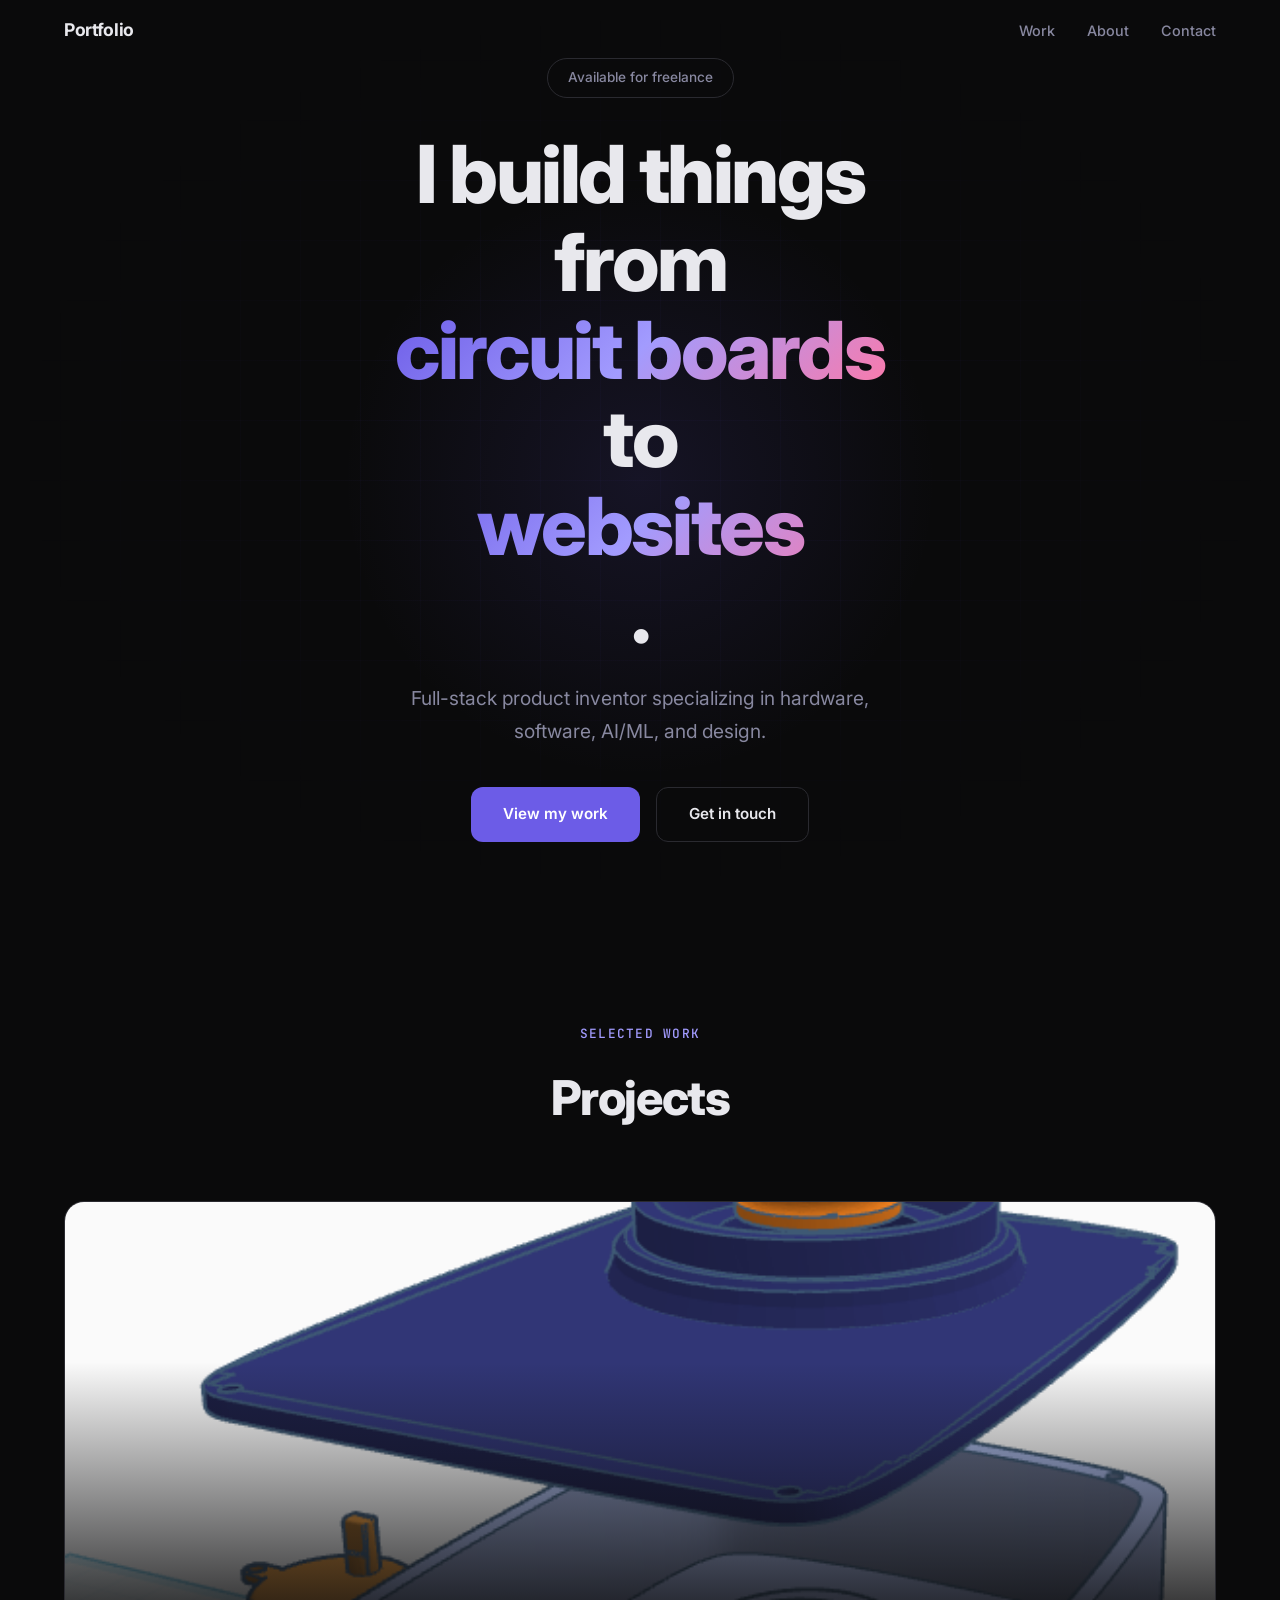
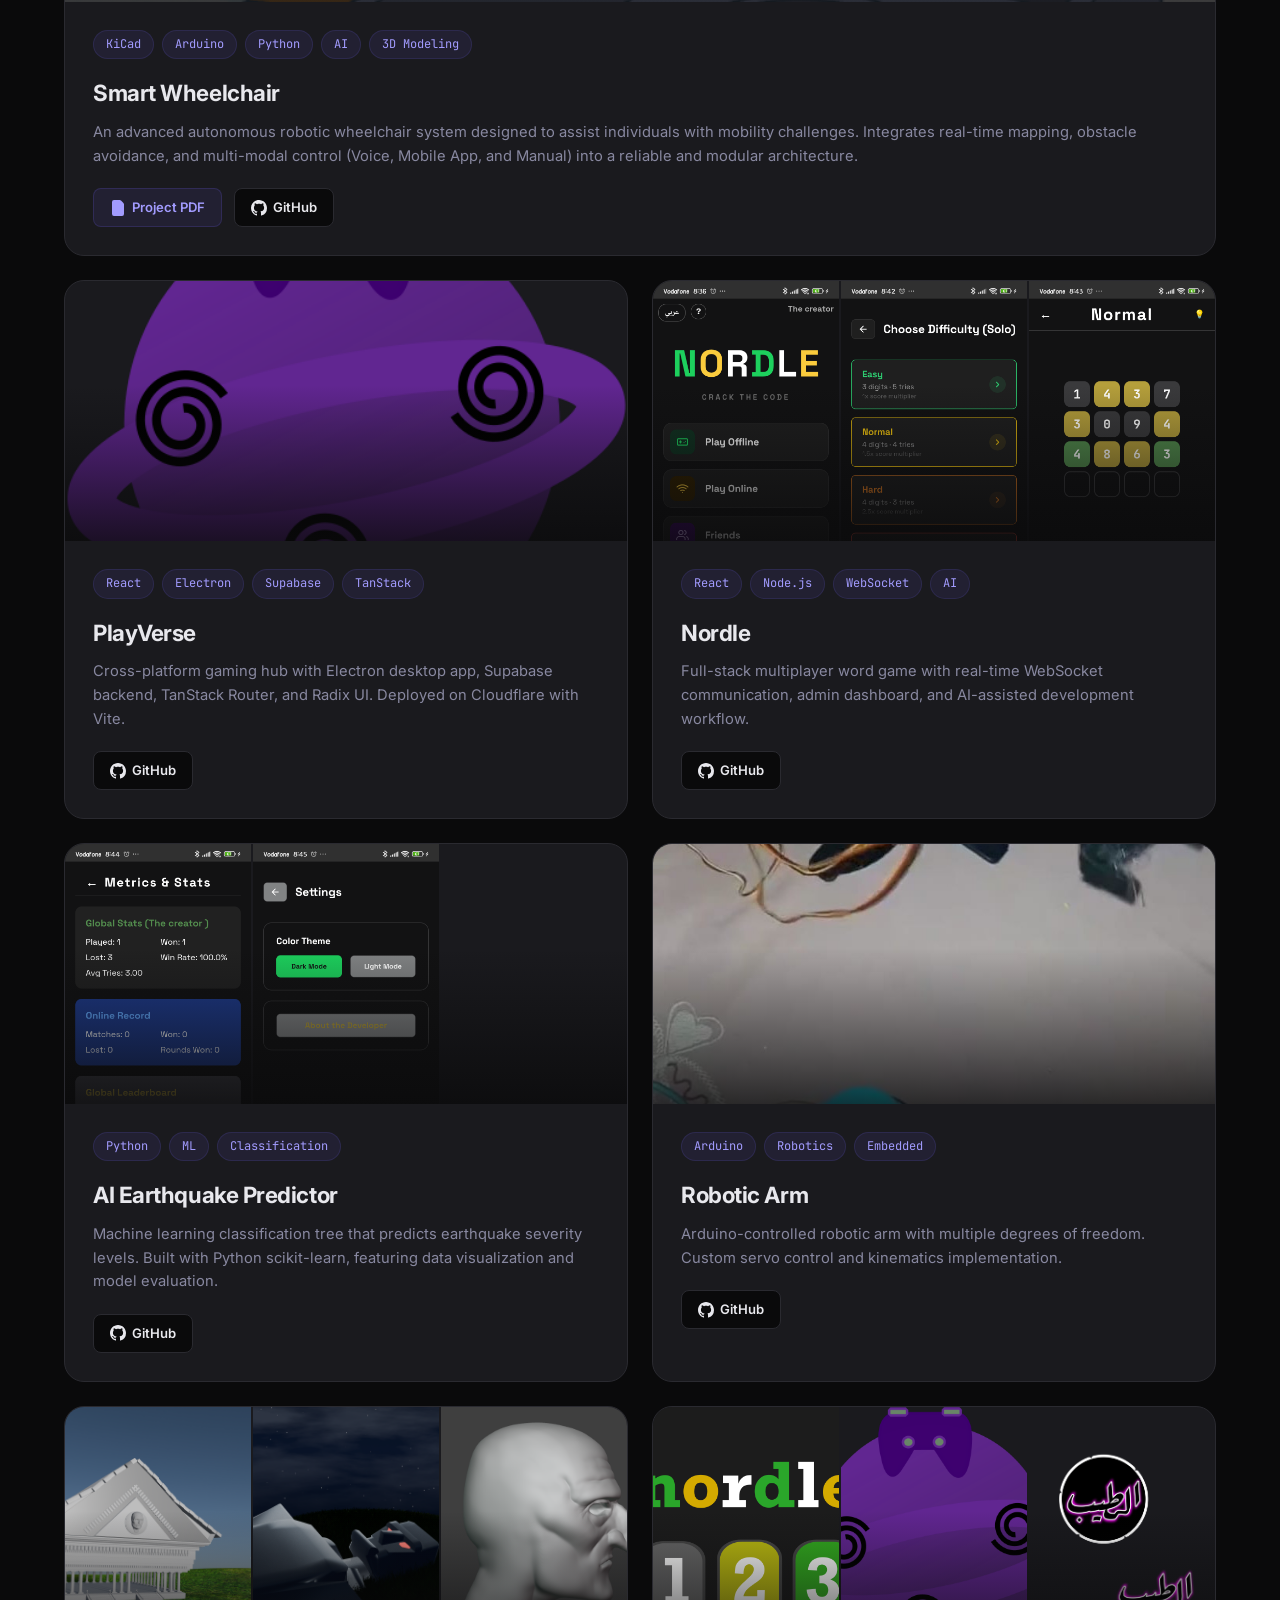
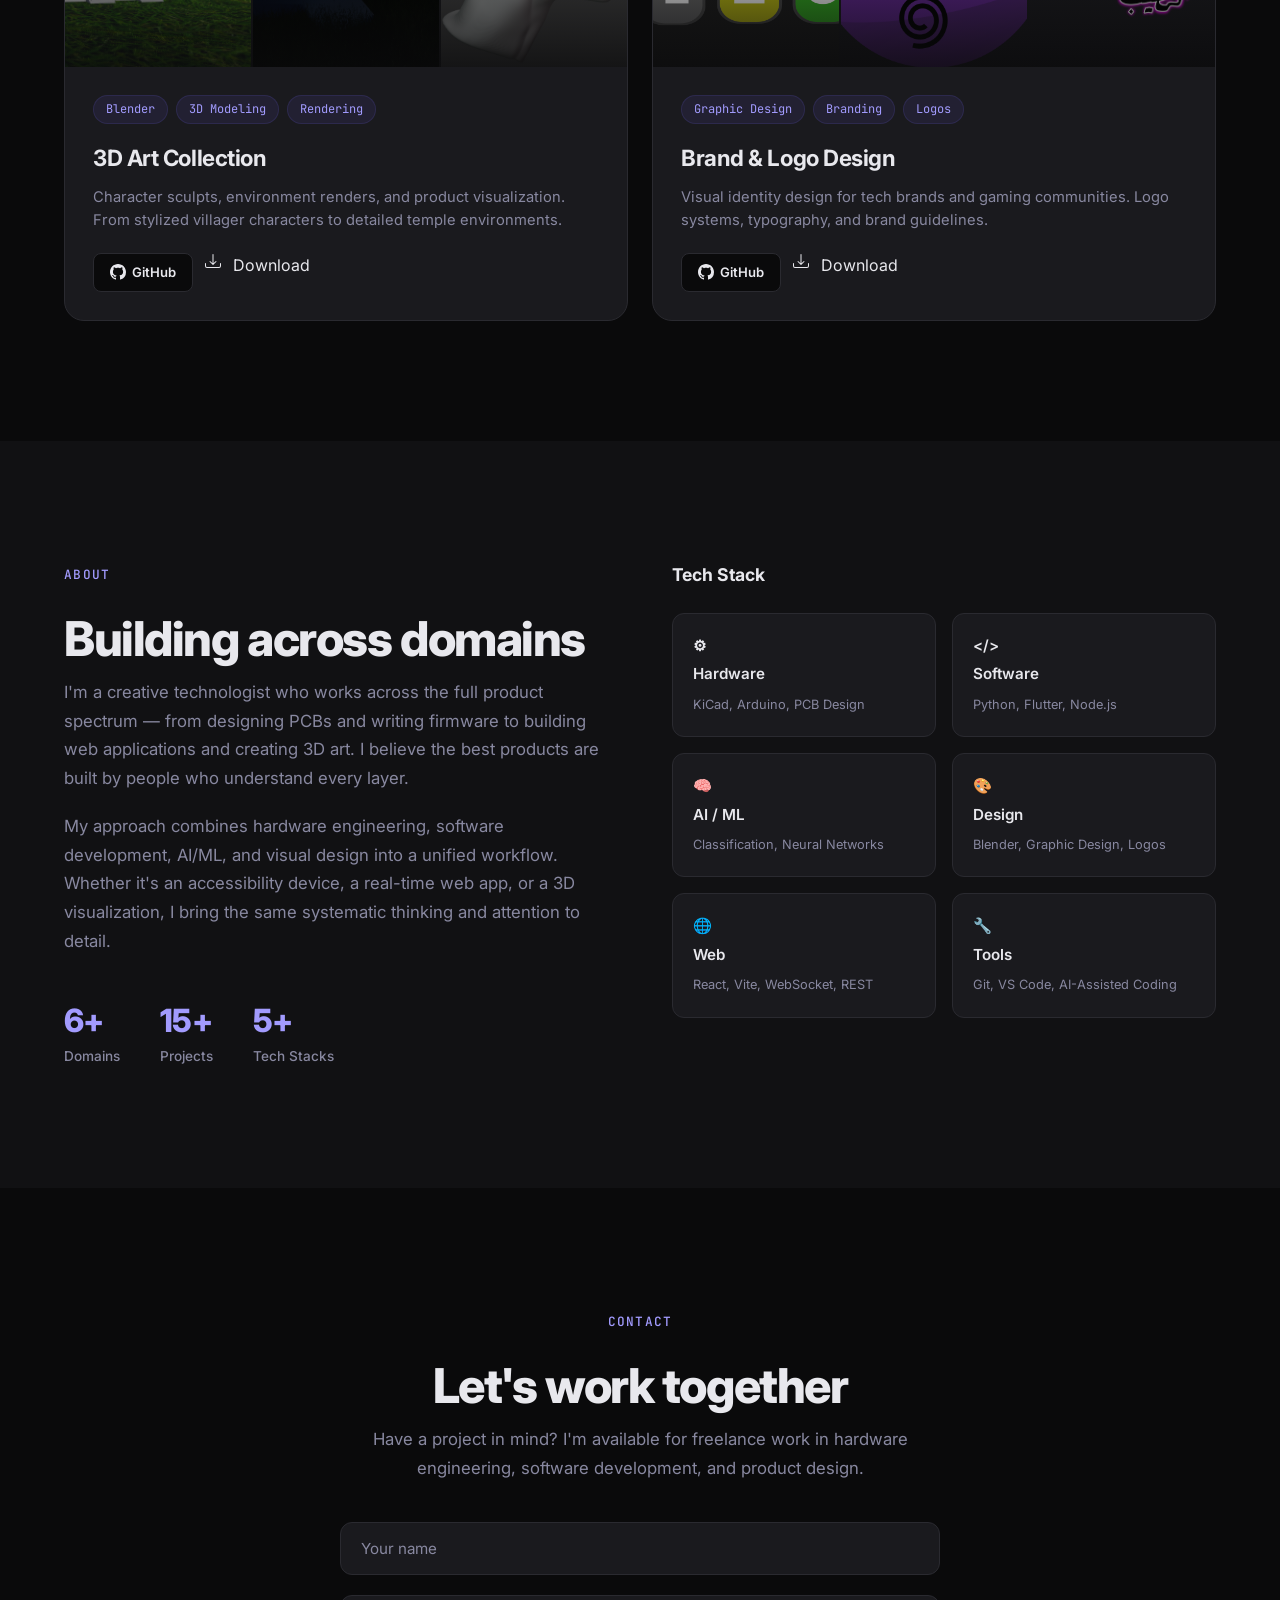
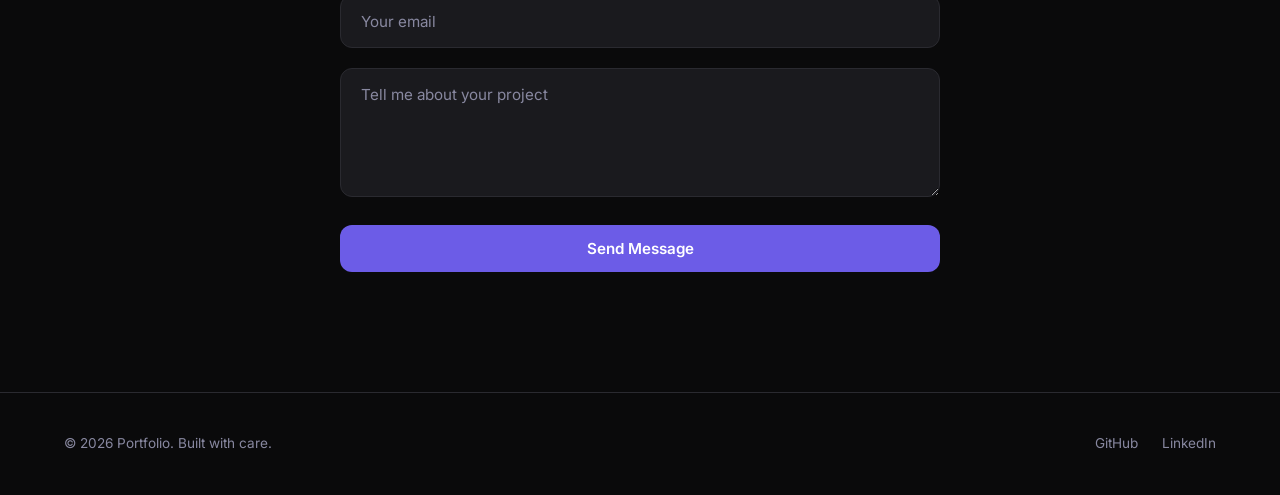
==== index.html @ 801ee462 "Initial portfolio site" ====
<!DOCTYPE html>
<html lang="en">
<head>
    <meta charset="UTF-8">
    <meta name="viewport" content="width=device-width, initial-scale=1.0">
    <title>Portfolio | Creative Technologist</title>
    <link rel="stylesheet" href="assets/css/style.css">
    <link rel="preconnect" href="https://fonts.googleapis.com">
    <link rel="preconnect" href="https://fonts.gstatic.com" crossorigin>
    <link href="https://fonts.googleapis.com/css2?family=Inter:wght@300;400;500;600;700;800&family=JetBrains+Mono:wght@400;500&display=swap" rel="stylesheet">
</head>
<body>
    <nav class="navbar" id="navbar">
        <div class="nav-inner">
            <a href="#hero" class="nav-logo">Portfolio</a>
            <div class="nav-links">
                <a href="#projects">Work</a>
                <a href="#about">About</a>
                <a href="#contact">Contact</a>
            </div>
            <button class="nav-toggle" id="navToggle" aria-label="Toggle menu">
                <span></span><span></span><span></span>
            </button>
        </div>
    </nav>

    <section class="hero" id="hero">
        <div class="hero-bg">
            <div class="hero-grid"></div>
            <div class="hero-glow"></div>
        </div>
        <div class="hero-content">
            <div class="hero-badge reveal-up">Available for freelance</div>
            <h1 class="hero-title">
                <span class="reveal-up" style="--delay: 0.1s">I build things</span>
                <span class="reveal-up" style="--delay: 0.2s">from <span class="text-gradient">circuit boards</span></span>
                <span class="reveal-up" style="--delay: 0.3s">to <span class="text-gradient">websites</span>.</span>
            </h1>
            <p class="hero-sub reveal-up" style="--delay: 0.4s">
                Full-stack product inventor specializing in hardware, software, AI/ML, and design.
            </p>
            <div class="hero-cta reveal-up" style="--delay: 0.5s">
                <a href="#projects" class="btn btn-primary">View my work</a>
                <a href="#contact" class="btn btn-outline">Get in touch</a>
            </div>

        </div>
    </section>

    <section class="section" id="projects">
        <div class="container">
            <div class="section-header">
                <span class="section-tag reveal-up">Selected Work</span>
                <h2 class="section-title reveal-up">Projects</h2>
            </div>

            <div class="project-grid">

                <article class="project-card project-card--large reveal-up" data-category="hardware" data-project-id="smart-wheelchair">
                    <div class="project-card__image">
                        <img src="assets/images/wheelchair-3d.png" alt="Smart Wheelchair 3D Model" loading="lazy">
                        <div class="project-card__overlay"></div>
                    </div>
                    <div class="project-card__content">
                        <div class="project-card__tags">
                            <span>KiCad</span><span>Arduino</span><span>Python</span><span>AI</span><span>3D Modeling</span>
                        </div>
                        <h3 class="project-card__title">Smart Wheelchair</h3>
                        <p class="project-card__desc">An advanced autonomous robotic wheelchair system designed to assist individuals with mobility challenges. Integrates real-time mapping, obstacle avoidance, and multi-modal control (Voice, Mobile App, and Manual) into a reliable and modular architecture.</p>
                        <div class="project-card__actions">
                            <a href="assets/smart-wheelchair-project.pdf" class="project-card__link project-card__link--download" target="_blank" rel="noopener">
                                <svg width="16" height="16" viewBox="0 0 16 16" fill="currentColor"><path d="M4 0a2 2 0 00-2 2v12a2 2 0 002 2h8a2 2 0 002-2V4.414A2 2 0 0013.414 3L11 .586A2 2 0 009.586 0H4z"/></svg>
                                Project PDF
                            </a>
                            <a href="https://github.com/Mostafa62234/smart-wheelchair" class="project-card__link project-card__link--github" target="_blank" rel="noopener">
                                <svg width="16" height="16" viewBox="0 0 16 16" fill="currentColor"><path d="M8 0C3.58 0 0 3.58 0 8c0 3.54 2.29 6.53 5.47 7.59.4.07.55-.17.55-.38 0-.19-.01-.82-.01-1.49-2.01.37-2.53-.49-2.69-.94-.09-.23-.48-.94-.82-1.13-.28-.15-.68-.52-.01-.53.63-.01 1.08.58 1.23.82.72 1.21 1.87.87 2.33.66.07-.52.28-.87.51-1.07-1.78-.2-3.64-.89-3.64-3.95 0-.87.31-1.59.82-2.15-.08-.2-.36-1.02.08-2.12 0 0 .67-.21 2.2.82.64-.18 1.32-.27 2-.27.68 0 1.36.09 2 .27 1.53-1.04 2.2-.82 2.2-.82.44 1.1.16 1.92.08 2.12.51.56.82 1.27.82 2.15 0 3.07-1.87 3.75-3.65 3.95.29.25.54.73.54 1.48 0 1.07-.01 1.93-.01 2.2 0 .21.15.46.55.38A8.013 8.013 0 0016 8c0-4.42-3.58-8-8-8z"/></svg>
                                GitHub
                            </a>
                        </div>
                    </div>
                </article>

                <article class="project-card reveal-up" data-category="web" data-project-id="playverse">
                    <div class="project-card__image">
                        <img src="assets/images/playverse-logo.png" alt="PlayVerse" loading="lazy">
                        <div class="project-card__overlay"></div>
                    </div>
                    <div class="project-card__content">
                        <div class="project-card__tags">
                            <span>React</span><span>Electron</span><span>Supabase</span><span>TanStack</span>
                        </div>
                        <h3 class="project-card__title">PlayVerse</h3>
                        <p class="project-card__desc">Cross-platform gaming hub with Electron desktop app, Supabase backend, TanStack Router, and Radix UI. Deployed on Cloudflare with Vite.</p>
                        <div class="project-card__actions">
                            <a href="https://github.com/Mostafa62234/game-haven-hub" class="project-card__link project-card__link--github" target="_blank" rel="noopener">
                                <svg width="16" height="16" viewBox="0 0 16 16" fill="currentColor"><path d="M8 0C3.58 0 0 3.58 0 8c0 3.54 2.29 6.53 5.47 7.59.4.07.55-.17.55-.38 0-.19-.01-.82-.01-1.49-2.01.37-2.53-.49-2.69-.94-.09-.23-.48-.94-.82-1.13-.28-.15-.68-.52-.01-.53.63-.01 1.08.58 1.23.82.72 1.21 1.87.87 2.33.66.07-.52.28-.87.51-1.07-1.78-.2-3.64-.89-3.64-3.95 0-.87.31-1.59.82-2.15-.08-.2-.36-1.02.08-2.12 0 0 .67-.21 2.2.82.64-.18 1.32-.27 2-.27.68 0 1.36.09 2 .27 1.53-1.04 2.2-.82 2.2-.82.44 1.1.16 1.92.08 2.12.51.56.82 1.27.82 2.15 0 3.07-1.87 3.75-3.65 3.95.29.25.54.73.54 1.48 0 1.07-.01 1.93-.01 2.2 0 .21.15.46.55.38A8.013 8.013 0 0016 8c0-4.42-3.58-8-8-8z"/></svg>
                                GitHub
                            </a>
                        </div>
                    </div>
                </article>

                <article class="project-card reveal-up" data-category="web" data-project-id="nordle">
                    <div class="project-card__image">
                        <img src="assets/images/nordle-screen1.png" alt="Nordle Web App" loading="lazy">
                        <div class="project-card__overlay"></div>
                    </div>
                    <div class="project-card__content">
                        <div class="project-card__tags">
                            <span>React</span><span>Node.js</span><span>WebSocket</span><span>AI</span>
                        </div>
                        <h3 class="project-card__title">Nordle</h3>
                        <p class="project-card__desc">Full-stack multiplayer word game with real-time WebSocket communication, admin dashboard, and AI-assisted development workflow.</p>
                        <div class="project-card__actions">
                            <a href="https://github.com/Mostafa62234/nordle" class="project-card__link project-card__link--github" target="_blank" rel="noopener">
                                <svg width="16" height="16" viewBox="0 0 16 16" fill="currentColor"><path d="M8 0C3.58 0 0 3.58 0 8c0 3.54 2.29 6.53 5.47 7.59.4.07.55-.17.55-.38 0-.19-.01-.82-.01-1.49-2.01.37-2.53-.49-2.69-.94-.09-.23-.48-.94-.82-1.13-.28-.15-.68-.52-.01-.53.63-.01 1.08.58 1.23.82.72 1.21 1.87.87 2.33.66.07-.52.28-.87.51-1.07-1.78-.2-3.64-.89-3.64-3.95 0-.87.31-1.59.82-2.15-.08-.2-.36-1.02.08-2.12 0 0 .67-.21 2.2.82.64-.18 1.32-.27 2-.27.68 0 1.36.09 2 .27 1.53-1.04 2.2-.82 2.2-.82.44 1.1.16 1.92.08 2.12.51.56.82 1.27.82 2.15 0 3.07-1.87 3.75-3.65 3.95.29.25.54.73.54 1.48 0 1.07-.01 1.93-.01 2.2 0 .21.15.46.55.38A8.013 8.013 0 0016 8c0-4.42-3.58-8-8-8z"/></svg>
                                GitHub
                            </a>
                            <a href="#" class="project-card__link project-card__link--download" data-action="download" onclick="event.preventDefault()">
                                <svg width="16" height="16" viewBox="0 0 16 16" fill="currentColor"><path d="M.5 9.9a.5.5 0 01.5.5v2.5a1 1 0 001 1h12a1 1 0 001-1v-2.5a.5.5 0 011 0v2.5a2 2 0 01-2 2H2a2 2 0 01-2-2v-2.5a.5.5 0 01.5-.5z"/><path d="M7.646 11.854a.5.5 0 00.708 0l3-3a.5.5 0 00-.708-.708L8.5 10.293V1.5a.5.5 0 00-1 0v8.793L5.354 8.146a.5.5 0 10-.708.708l3 3z"/></svg>
                                Download
                            </a>
                        </div>
                    </div>
                </article>

                <article class="project-card reveal-up" data-category="ai" data-project-id="earthquake-predictor">
                    <div class="project-card__image">
                        <img src="assets/images/vibe-coded1.png" alt="AI Earthquake Predictor" loading="lazy">
                        <div class="project-card__overlay"></div>
                    </div>
                    <div class="project-card__content">
                        <div class="project-card__tags">
                            <span>Python</span><span>ML</span><span>Classification</span>
                        </div>
                        <h3 class="project-card__title">AI Earthquake Predictor</h3>
                        <p class="project-card__desc">Machine learning classification tree that predicts earthquake severity levels. Built with Python scikit-learn, featuring data visualization and model evaluation.</p>
                        <div class="project-card__actions">
                            <a href="https://github.com/Mostafa62234/earthquake-predictor" class="project-card__link project-card__link--github" target="_blank" rel="noopener">
                                <svg width="16" height="16" viewBox="0 0 16 16" fill="currentColor"><path d="M8 0C3.58 0 0 3.58 0 8c0 3.54 2.29 6.53 5.47 7.59.4.07.55-.17.55-.38 0-.19-.01-.82-.01-1.49-2.01.37-2.53-.49-2.69-.94-.09-.23-.48-.94-.82-1.13-.28-.15-.68-.52-.01-.53.63-.01 1.08.58 1.23.82.72 1.21 1.87.87 2.33.66.07-.52.28-.87.51-1.07-1.78-.2-3.64-.89-3.64-3.95 0-.87.31-1.59.82-2.15-.08-.2-.36-1.02.08-2.12 0 0 .67-.21 2.2.82.64-.18 1.32-.27 2-.27.68 0 1.36.09 2 .27 1.53-1.04 2.2-.82 2.2-.82.44 1.1.16 1.92.08 2.12.51.56.82 1.27.82 2.15 0 3.07-1.87 3.75-3.65 3.95.29.25.54.73.54 1.48 0 1.07-.01 1.93-.01 2.2 0 .21.15.46.55.38A8.013 8.013 0 0016 8c0-4.42-3.58-8-8-8z"/></svg>
                                GitHub
                            </a>
                            <a href="#" class="project-card__link project-card__link--download" data-action="download" onclick="event.preventDefault()">
                                <svg width="16" height="16" viewBox="0 0 16 16" fill="currentColor"><path d="M.5 9.9a.5.5 0 01.5.5v2.5a1 1 0 001 1h12a1 1 0 001-1v-2.5a.5.5 0 011 0v2.5a2 2 0 01-2 2H2a2 2 0 01-2-2v-2.5a.5.5 0 01.5-.5z"/><path d="M7.646 11.854a.5.5 0 00.708 0l3-3a.5.5 0 00-.708-.708L8.5 10.293V1.5a.5.5 0 00-1 0v8.793L5.354 8.146a.5.5 0 10-.708.708l3 3z"/></svg>
                                Download
                            </a>
                        </div>
                    </div>
                </article>

                <article class="project-card reveal-up" data-category="hardware" data-project-id="robotic-arm">
                    <div class="project-card__image">
                        <img src="assets/images/arm-robot.jpeg" alt="Robotic Arm" loading="lazy">
                        <div class="project-card__overlay"></div>
                    </div>
                    <div class="project-card__content">
                        <div class="project-card__tags">
                            <span>Arduino</span><span>Robotics</span><span>Embedded</span>
                        </div>
                        <h3 class="project-card__title">Robotic Arm</h3>
                        <p class="project-card__desc">Arduino-controlled robotic arm with multiple degrees of freedom. Custom servo control and kinematics implementation.</p>
                        <div class="project-card__actions">
                            <a href="https://github.com/Mostafa62234/robotic-arm" class="project-card__link project-card__link--github" target="_blank" rel="noopener">
                                <svg width="16" height="16" viewBox="0 0 16 16" fill="currentColor"><path d="M8 0C3.58 0 0 3.58 0 8c0 3.54 2.29 6.53 5.47 7.59.4.07.55-.17.55-.38 0-.19-.01-.82-.01-1.49-2.01.37-2.53-.49-2.69-.94-.09-.23-.48-.94-.82-1.13-.28-.15-.68-.52-.01-.53.63-.01 1.08.58 1.23.82.72 1.21 1.87.87 2.33.66.07-.52.28-.87.51-1.07-1.78-.2-3.64-.89-3.64-3.95 0-.87.31-1.59.82-2.15-.08-.2-.36-1.02.08-2.12 0 0 .67-.21 2.2.82.64-.18 1.32-.27 2-.27.68 0 1.36.09 2 .27 1.53-1.04 2.2-.82 2.2-.82.44 1.1.16 1.92.08 2.12.51.56.82 1.27.82 2.15 0 3.07-1.87 3.75-3.65 3.95.29.25.54.73.54 1.48 0 1.07-.01 1.93-.01 2.2 0 .21.15.46.55.38A8.013 8.013 0 0016 8c0-4.42-3.58-8-8-8z"/></svg>
                                GitHub
                            </a>
                            <a href="#" class="project-card__link project-card__link--download" data-action="download" onclick="event.preventDefault()">
                                <svg width="16" height="16" viewBox="0 0 16 16" fill="currentColor"><path d="M.5 9.9a.5.5 0 01.5.5v2.5a1 1 0 001 1h12a1 1 0 001-1v-2.5a.5.5 0 011 0v2.5a2 2 0 01-2 2H2a2 2 0 01-2-2v-2.5a.5.5 0 01.5-.5z"/><path d="M7.646 11.854a.5.5 0 00.708 0l3-3a.5.5 0 00-.708-.708L8.5 10.293V1.5a.5.5 0 00-1 0v8.793L5.354 8.146a.5.5 0 10-.708.708l3 3z"/></svg>
                                Download
                            </a>
                        </div>
                    </div>
                </article>

                <article class="project-card reveal-up" data-category="3d" data-project-id="3d-art">
                    <div class="project-card__image project-card__image--gallery">
                        <img src="assets/images/blender-temple.png" alt="Temple Render" loading="lazy">
                        <img src="assets/images/blender-robot.png" alt="Robot Debris" loading="lazy">
                        <img src="assets/images/blender-villager.png" alt="Villager Sculpt" loading="lazy">
                        <div class="project-card__overlay"></div>
                    </div>
                    <div class="project-card__content">
                        <div class="project-card__tags">
                            <span>Blender</span><span>3D Modeling</span><span>Rendering</span>
                        </div>
                        <h3 class="project-card__title">3D Art Collection</h3>
                        <p class="project-card__desc">Character sculpts, environment renders, and product visualization. From stylized villager characters to detailed temple environments.</p>
                        <div class="project-card__actions">
                            <a href="https://github.com/Mostafa62234/3d-art" class="project-card__link project-card__link--github" target="_blank" rel="noopener">
                                <svg width="16" height="16" viewBox="0 0 16 16" fill="currentColor"><path d="M8 0C3.58 0 0 3.58 0 8c0 3.54 2.29 6.53 5.47 7.59.4.07.55-.17.55-.38 0-.19-.01-.82-.01-1.49-2.01.37-2.53-.49-2.69-.94-.09-.23-.48-.94-.82-1.13-.28-.15-.68-.52-.01-.53.63-.01 1.08.58 1.23.82.72 1.21 1.87.87 2.33.66.07-.52.28-.87.51-1.07-1.78-.2-3.64-.89-3.64-3.95 0-.87.31-1.59.82-2.15-.08-.2-.36-1.02.08-2.12 0 0 .67-.21 2.2.82.64-.18 1.32-.27 2-.27.68 0 1.36.09 2 .27 1.53-1.04 2.2-.82 2.2-.82.44 1.1.16 1.92.08 2.12.51.56.82 1.27.82 2.15 0 3.07-1.87 3.75-3.65 3.95.29.25.54.73.54 1.48 0 1.07-.01 1.93-.01 2.2 0 .21.15.46.55.38A8.013 8.013 0 0016 8c0-4.42-3.58-8-8-8z"/></svg>
                                GitHub
                            </a>
                                <svg width="16" height="16" viewBox="0 0 16 16" fill="currentColor"><path d="M.5 9.9a.5.5 0 01.5.5v2.5a1 1 0 001 1h12a1 1 0 001-1v-2.5a.5.5 0 011 0v2.5a2 2 0 01-2 2H2a2 2 0 01-2-2v-2.5a.5.5 0 01.5-.5z"/><path d="M7.646 11.854a.5.5 0 00.708 0l3-3a.5.5 0 00-.708-.708L8.5 10.293V1.5a.5.5 0 00-1 0v8.793L5.354 8.146a.5.5 0 10-.708.708l3 3z"/></svg>
                                Download
                            </a>
                        </div>
                    </div>
                </article>

                <article class="project-card reveal-up" data-category="design" data-project-id="logo-design">
                    <div class="project-card__image project-card__image--gallery">
                        <img src="assets/images/logo-nordle.png" alt="Nordle Logo" loading="lazy">
                        <img src="assets/images/logo-gameverse.png" alt="GameVerse Logo" loading="lazy">
                        <img src="assets/images/logo-lol.png" alt="Logo Design" loading="lazy">
                        <div class="project-card__overlay"></div>
                    </div>
                    <div class="project-card__content">
                        <div class="project-card__tags">
                            <span>Graphic Design</span><span>Branding</span><span>Logos</span>
                        </div>
                        <h3 class="project-card__title">Brand & Logo Design</h3>
                        <p class="project-card__desc">Visual identity design for tech brands and gaming communities. Logo systems, typography, and brand guidelines.</p>
                        <div class="project-card__actions">
                            <a href="https://github.com/Mostafa62234/logo-design" class="project-card__link project-card__link--github" target="_blank" rel="noopener">
                                <svg width="16" height="16" viewBox="0 0 16 16" fill="currentColor"><path d="M8 0C3.58 0 0 3.58 0 8c0 3.54 2.29 6.53 5.47 7.59.4.07.55-.17.55-.38 0-.19-.01-.82-.01-1.49-2.01.37-2.53-.49-2.69-.94-.09-.23-.48-.94-.82-1.13-.28-.15-.68-.52-.01-.53.63-.01 1.08.58 1.23.82.72 1.21 1.87.87 2.33.66.07-.52.28-.87.51-1.07-1.78-.2-3.64-.89-3.64-3.95 0-.87.31-1.59.82-2.15-.08-.2-.36-1.02.08-2.12 0 0 .67-.21 2.2.82.64-.18 1.32-.27 2-.27.68 0 1.36.09 2 .27 1.53-1.04 2.2-.82 2.2-.82.44 1.1.16 1.92.08 2.12.51.56.82 1.27.82 2.15 0 3.07-1.87 3.75-3.65 3.95.29.25.54.73.54 1.48 0 1.07-.01 1.93-.01 2.2 0 .21.15.46.55.38A8.013 8.013 0 0016 8c0-4.42-3.58-8-8-8z"/></svg>
                                GitHub
                            </a>
                                <svg width="16" height="16" viewBox="0 0 16 16" fill="currentColor"><path d="M.5 9.9a.5.5 0 01.5.5v2.5a1 1 0 001 1h12a1 1 0 001-1v-2.5a.5.5 0 011 0v2.5a2 2 0 01-2 2H2a2 2 0 01-2-2v-2.5a.5.5 0 01.5-.5z"/><path d="M7.646 11.854a.5.5 0 00.708 0l3-3a.5.5 0 00-.708-.708L8.5 10.293V1.5a.5.5 0 00-1 0v8.793L5.354 8.146a.5.5 0 10-.708.708l3 3z"/></svg>
                                Download
                            </a>
                        </div>
                    </div>
                </article>

            </div>
        </div>
    </section>

    <section class="section section--alt" id="about">
        <div class="container">
            <div class="about-grid">
                <div class="about-text">
                    <span class="section-tag reveal-up">About</span>
                    <h2 class="section-title reveal-up">Building across domains</h2>
                    <p class="reveal-up">
                        I'm a creative technologist who works across the full product spectrum — from designing PCBs and writing firmware to building web applications and creating 3D art. I believe the best products are built by people who understand every layer.
                    </p>
                    <p class="reveal-up">
                        My approach combines hardware engineering, software development, AI/ML, and visual design into a unified workflow. Whether it's an accessibility device, a real-time web app, or a 3D visualization, I bring the same systematic thinking and attention to detail.
                    </p>
                    <div class="about-stats reveal-up">
                        <div class="stat">
                            <span class="stat-number">6+</span>
                            <span class="stat-label">Domains</span>
                        </div>
                        <div class="stat">
                            <span class="stat-number">15+</span>
                            <span class="stat-label">Projects</span>
                        </div>
                        <div class="stat">
                            <span class="stat-number">5+</span>
                            <span class="stat-label">Tech Stacks</span>
                        </div>
                    </div>
                </div>
                <div class="about-skills reveal-up">
                    <h3>Tech Stack</h3>
                    <div class="skill-grid">
                        <div class="skill-item">
                            <span class="skill-icon">&#9881;</span>
                            <span>Hardware</span>
                            <small>KiCad, Arduino, PCB Design</small>
                        </div>
                        <div class="skill-item">
                            <span class="skill-icon">&#60;/&#62;</span>
                            <span>Software</span>
                            <small>Python, Flutter, Node.js</small>
                        </div>
                        <div class="skill-item">
                            <span class="skill-icon">&#129504;</span>
                            <span>AI / ML</span>
                            <small>Classification, Neural Networks</small>
                        </div>
                        <div class="skill-item">
                            <span class="skill-icon">&#127912;</span>
                            <span>Design</span>
                            <small>Blender, Graphic Design, Logos</small>
                        </div>
                        <div class="skill-item">
                            <span class="skill-icon">&#127760;</span>
                            <span>Web</span>
                            <small>React, Vite, WebSocket, REST</small>
                        </div>
                        <div class="skill-item">
                            <span class="skill-icon">&#128295;</span>
                            <span>Tools</span>
                            <small>Git, VS Code, AI-Assisted Coding</small>
                        </div>
                    </div>
                </div>
            </div>
        </div>
    </section>

    <section class="section" id="contact">
        <div class="container">
            <div class="contact-inner">
                <span class="section-tag reveal-up">Contact</span>
                <h2 class="section-title reveal-up">Let's work together</h2>
                <p class="contact-desc reveal-up">
                    Have a project in mind? I'm available for freelance work in hardware engineering, software development, and product design.
                </p>
                <form class="contact-form reveal-up" id="contactForm">
                    <div class="form-group">
                        <input type="text" name="name" placeholder="Your name" required>
                    </div>
                    <div class="form-group">
                        <input type="email" name="email" placeholder="Your email" required>
                    </div>
                    <div class="form-group">
                        <textarea name="message" placeholder="Tell me about your project" rows="5" required></textarea>
                    </div>
                    <button type="submit" class="btn btn-primary btn-full">Send Message</button>
                </form>
            </div>
        </div>
    </section>

    <footer class="footer">
        <div class="container">
            <div class="footer-inner">
                <p>&copy; 2026 Portfolio. Built with care.</p>
                <div class="footer-links">
                    <a href="#">GitHub</a>
                    <a href="#">LinkedIn</a>
                </div>
            </div>
        </div>
    </footer>

    <script src="assets/js/main.js"></script>
</body>
</html>
---- assets/css/style.css ----
/* ===== RESET & BASE ===== */
*, *::before, *::after {
    margin: 0;
    padding: 0;
    box-sizing: border-box;
}

:root {
    --bg: #0a0a0b;
    --bg-alt: #111113;
    --surface: #1a1a1e;
    --surface-hover: #222228;
    --border: #2a2a30;
    --text: #e8e8ed;
    --text-muted: #8888a0;
    --accent: #6c5ce7;
    --accent-light: #a29bfe;
    --gradient: linear-gradient(135deg, #6c5ce7, #a29bfe, #fd79a8);
    --font: 'Inter', -apple-system, sans-serif;
    --mono: 'JetBrains Mono', monospace;
    --radius: 12px;
    --radius-lg: 20px;
    --transition: 0.3s cubic-bezier(0.4, 0, 0.2, 1);
}

html {
    scroll-behavior: smooth;
    font-size: 16px;
}

body {
    font-family: var(--font);
    background: var(--bg);
    color: var(--text);
    line-height: 1.6;
    overflow-x: hidden;
    -webkit-font-smoothing: antialiased;
}

a {
    color: inherit;
    text-decoration: none;
}

img {
    max-width: 100%;
    height: auto;
    display: block;
}

/* ===== UTILITIES ===== */
.container {
    max-width: 1200px;
    margin: 0 auto;
    padding: 0 24px;
}

.text-gradient {
    background: var(--gradient);
    -webkit-background-clip: text;
    -webkit-text-fill-color: transparent;
    background-clip: text;
}

.btn {
    display: inline-flex;
    align-items: center;
    justify-content: center;
    padding: 14px 32px;
    border-radius: var(--radius);
    font-weight: 600;
    font-size: 0.95rem;
    transition: var(--transition);
    cursor: pointer;
    border: none;
    font-family: var(--font);
}

.btn-primary {
    background: var(--accent);
    color: #fff;
}

.btn-primary:hover {
    background: #5a4bd6;
    transform: translateY(-2px);
    box-shadow: 0 8px 30px rgba(108, 92, 231, 0.3);
}

.btn-outline {
    background: transparent;
    color: var(--text);
    border: 1px solid var(--border);
}

.btn-outline:hover {
    border-color: var(--accent);
    color: var(--accent-light);
    transform: translateY(-2px);
}

.btn-full {
    width: 100%;
}

/* ===== SCROLL REVEAL ===== */
.reveal-up {
    opacity: 0;
    transform: translateY(40px);
    transition: opacity 0.7s cubic-bezier(0.4, 0, 0.2, 1),
                transform 0.7s cubic-bezier(0.4, 0, 0.2, 1);
    transition-delay: var(--delay, 0s);
}

.reveal-up.revealed {
    opacity: 1;
    transform: translateY(0);
}

/* ===== NAVBAR ===== */
.navbar {
    position: fixed;
    top: 0;
    left: 0;
    right: 0;
    z-index: 1000;
    padding: 16px 0;
    transition: var(--transition);
    background: transparent;
}

.navbar.scrolled {
    background: rgba(10, 10, 11, 0.85);
    backdrop-filter: blur(20px);
    -webkit-backdrop-filter: blur(20px);
    border-bottom: 1px solid var(--border);
    padding: 12px 0;
}

.nav-inner {
    max-width: 1200px;
    margin: 0 auto;
    padding: 0 24px;
    display: flex;
    align-items: center;
    justify-content: space-between;
}

.nav-logo {
    font-weight: 700;
    font-size: 1.1rem;
    letter-spacing: -0.02em;
}

.nav-links {
    display: flex;
    gap: 32px;
}

.nav-links a {
    font-size: 0.9rem;
    color: var(--text-muted);
    transition: var(--transition);
    font-weight: 500;
}

.nav-links a:hover {
    color: var(--text);
}

.nav-toggle {
    display: none;
    flex-direction: column;
    gap: 5px;
    background: none;
    border: none;
    cursor: pointer;
    padding: 4px;
}

.nav-toggle span {
    width: 24px;
    height: 2px;
    background: var(--text);
    transition: var(--transition);
    border-radius: 2px;
}

/* ===== HERO ===== */
.hero {
    position: relative;
    min-height: 100vh;
    display: flex;
    align-items: center;
    justify-content: center;
    overflow: hidden;
}

.hero-bg {
    position: absolute;
    inset: 0;
    z-index: 0;
}

.hero-grid {
    position: absolute;
    inset: 0;
    background-image:
        linear-gradient(rgba(108, 92, 231, 0.03) 1px, transparent 1px),
        linear-gradient(90deg, rgba(108, 92, 231, 0.03) 1px, transparent 1px);
    background-size: 60px 60px;
    mask-image: radial-gradient(ellipse at center, black 30%, transparent 70%);
    -webkit-mask-image: radial-gradient(ellipse at center, black 30%, transparent 70%);
}

.hero-glow {
    position: absolute;
    top: 20%;
    left: 50%;
    transform: translateX(-50%);
    width: 600px;
    height: 600px;
    background: radial-gradient(circle, rgba(108, 92, 231, 0.12) 0%, transparent 70%);
    border-radius: 50%;
    animation: heroGlow 8s ease-in-out infinite alternate;
}

@keyframes heroGlow {
    0% { transform: translateX(-50%) scale(1); opacity: 0.6; }
    100% { transform: translateX(-50%) scale(1.2); opacity: 1; }
}

.hero-content {
    position: relative;
    z-index: 1;
    text-align: center;
    padding: 0 24px;
}

.hero-badge {
    display: inline-block;
    padding: 8px 20px;
    border-radius: 100px;
    border: 1px solid var(--border);
    font-size: 0.85rem;
    color: var(--text-muted);
    margin-bottom: 32px;
    font-weight: 500;
}

.hero-title {
    font-size: clamp(2.5rem, 7vw, 5rem);
    font-weight: 800;
    line-height: 1.1;
    letter-spacing: -0.03em;
    margin-bottom: 24px;
}

.hero-title span {
    display: block;
}

.hero-sub {
    font-size: 1.2rem;
    color: var(--text-muted);
    max-width: 500px;
    margin: 0 auto 40px;
    line-height: 1.7;
}

.hero-cta {
    display: flex;
    gap: 16px;
    justify-content: center;
    flex-wrap: wrap;
}

.hero-scroll {
    margin-top: 80px;
    display: flex;
    justify-content: center;
}

.scroll-indicator {
    width: 24px;
    height: 40px;
    border: 2px solid var(--border);
    border-radius: 12px;
    position: relative;
}

.scroll-indicator::after {
    content: '';
    position: absolute;
    top: 8px;
    left: 50%;
    transform: translateX(-50%);
    width: 3px;
    height: 8px;
    background: var(--accent);
    border-radius: 3px;
    animation: scrollBounce 2s ease-in-out infinite;
}

@keyframes scrollBounce {
    0%, 100% { transform: translateX(-50%) translateY(0); opacity: 1; }
    50% { transform: translateX(-50%) translateY(10px); opacity: 0.3; }
}

/* ===== SECTIONS ===== */
.section {
    padding: 120px 0;
}

.section--alt {
    background: var(--bg-alt);
}

.section-header {
    text-align: center;
    margin-bottom: 64px;
}

.section-tag {
    display: inline-block;
    font-family: var(--mono);
    font-size: 0.8rem;
    color: var(--accent-light);
    text-transform: uppercase;
    letter-spacing: 0.1em;
    margin-bottom: 16px;
    font-weight: 500;
}

.section-title {
    font-size: clamp(2rem, 4vw, 3rem);
    font-weight: 800;
    letter-spacing: -0.03em;
}

/* ===== PROJECT GRID ===== */
.project-grid {
    display: grid;
    grid-template-columns: repeat(2, 1fr);
    gap: 24px;
}

.project-card {
    position: relative;
    border-radius: var(--radius-lg);
    overflow: hidden;
    background: var(--surface);
    border: 1px solid var(--border);
    transition: var(--transition);
    cursor: pointer;
}

.project-card:hover {
    border-color: rgba(108, 92, 231, 0.3);
    transform: translateY(-4px);
    box-shadow: 0 20px 60px rgba(0, 0, 0, 0.3);
}

.project-card--large {
    grid-column: 1 / -1;
}

.project-card--large .project-card__image {
    height: 400px;
}

.project-card__image {
    position: relative;
    height: 260px;
    overflow: hidden;
}

.project-card__image img {
    width: 100%;
    height: 100%;
    object-fit: cover;
    transition: transform 0.5s cubic-bezier(0.4, 0, 0.2, 1);
}

.project-card:hover .project-card__image img {
    transform: scale(1.05);
}

.project-card__image--gallery {
    display: grid;
    grid-template-columns: repeat(3, 1fr);
    gap: 2px;
}

.project-card__image--gallery img {
    height: 100%;
}

.project-card__overlay {
    position: absolute;
    inset: 0;
    background: linear-gradient(to top, rgba(10, 10, 11, 0.8) 0%, transparent 60%);
}

.project-card__content {
    padding: 28px;
}

.project-card__tags {
    display: flex;
    flex-wrap: wrap;
    gap: 8px;
    margin-bottom: 16px;
}

.project-card__tags span {
    padding: 4px 12px;
    border-radius: 100px;
    font-size: 0.75rem;
    font-family: var(--mono);
    background: rgba(108, 92, 231, 0.1);
    color: var(--accent-light);
    border: 1px solid rgba(108, 92, 231, 0.15);
}

.project-card__title {
    font-size: 1.4rem;
    font-weight: 700;
    margin-bottom: 10px;
    letter-spacing: -0.02em;
}

.project-card__desc {
    color: var(--text-muted);
    font-size: 0.92rem;
    line-height: 1.6;
    margin-bottom: 20px;
}

.project-card__link {
    font-size: 0.9rem;
    font-weight: 600;
    color: var(--accent-light);
    transition: var(--transition);
}

.project-card__link:hover {
    color: var(--accent);
}

.project-card__actions {
    display: flex;
    gap: 12px;
    flex-wrap: wrap;
}

.project-card__link--github,
.project-card__link--download {
    display: inline-flex;
    align-items: center;
    gap: 6px;
    padding: 8px 16px;
    border-radius: 8px;
    font-size: 0.82rem;
    font-weight: 600;
    font-family: var(--font);
    transition: var(--transition);
}

.project-card__link--github {
    background: var(--bg);
    border: 1px solid var(--border);
    color: var(--text);
}

.project-card__link--github:hover {
    border-color: var(--accent);
    color: var(--accent-light);
    transform: translateY(-1px);
}

.project-card__link--download {
    background: rgba(108, 92, 231, 0.1);
    border: 1px solid rgba(108, 92, 231, 0.2);
    color: var(--accent-light);
}

.project-card__link--download:hover {
    background: rgba(108, 92, 231, 0.2);
    transform: translateY(-1px);
}

.project-card__link--download svg,
.project-card__link--github svg {
    flex-shrink: 0;
}

/* ===== ABOUT ===== */
.about-grid {
    display: grid;
    grid-template-columns: 1fr 1fr;
    gap: 64px;
    align-items: start;
}

.about-text p {
    color: var(--text-muted);
    margin-bottom: 20px;
    font-size: 1.05rem;
    line-height: 1.7;
}

.about-stats {
    display: flex;
    gap: 40px;
    margin-top: 40px;
}

.stat {
    display: flex;
    flex-direction: column;
}

.stat-number {
    font-size: 2rem;
    font-weight: 800;
    color: var(--accent-light);
    letter-spacing: -0.02em;
}

.stat-label {
    font-size: 0.85rem;
    color: var(--text-muted);
    font-weight: 500;
}

.about-skills h3 {
    font-size: 1.1rem;
    font-weight: 700;
    margin-bottom: 24px;
}

.skill-grid {
    display: grid;
    grid-template-columns: 1fr 1fr;
    gap: 16px;
}

.skill-item {
    padding: 20px;
    border-radius: var(--radius);
    background: var(--surface);
    border: 1px solid var(--border);
    transition: var(--transition);
}

.skill-item:hover {
    border-color: rgba(108, 92, 231, 0.3);
    transform: translateY(-2px);
}

.skill-icon {
    font-size: 1.5rem;
    margin-bottom: 10px;
    display: block;
}

.skill-item span {
    display: block;
    font-weight: 600;
    font-size: 0.95rem;
    margin-bottom: 4px;
}

.skill-item small {
    color: var(--text-muted);
    font-size: 0.8rem;
}

/* ===== CONTACT ===== */
.contact-inner {
    max-width: 600px;
    margin: 0 auto;
    text-align: center;
}

.contact-desc {
    color: var(--text-muted);
    margin-bottom: 40px;
    font-size: 1.05rem;
    line-height: 1.7;
}

.contact-form {
    text-align: left;
}

.form-group {
    margin-bottom: 20px;
}

.form-group input,
.form-group textarea {
    width: 100%;
    padding: 16px 20px;
    border-radius: var(--radius);
    border: 1px solid var(--border);
    background: var(--surface);
    color: var(--text);
    font-family: var(--font);
    font-size: 0.95rem;
    transition: var(--transition);
    outline: none;
}

.form-group input:focus,
.form-group textarea:focus {
    border-color: var(--accent);
    box-shadow: 0 0 0 3px rgba(108, 92, 231, 0.1);
}

.form-group input::placeholder,
.form-group textarea::placeholder {
    color: var(--text-muted);
}

.form-group textarea {
    resize: vertical;
    min-height: 120px;
}

/* ===== FOOTER ===== */
.footer {
    padding: 40px 0;
    border-top: 1px solid var(--border);
}

.footer-inner {
    display: flex;
    justify-content: space-between;
    align-items: center;
}

.footer p {
    color: var(--text-muted);
    font-size: 0.85rem;
}

.footer-links {
    display: flex;
    gap: 24px;
}

.footer-links a {
    color: var(--text-muted);
    font-size: 0.85rem;
    transition: var(--transition);
}

.footer-links a:hover {
    color: var(--text);
}

/* ===== RESPONSIVE ===== */
@media (max-width: 768px) {
    .nav-links {
        display: none;
        position: absolute;
        top: 100%;
        left: 0;
        right: 0;
        background: rgba(10, 10, 11, 0.95);
        backdrop-filter: blur(20px);
        flex-direction: column;
        padding: 24px;
        gap: 16px;
        border-bottom: 1px solid var(--border);
    }

    .nav-links.active {
        display: flex;
    }

    .nav-toggle {
        display: flex;
    }

    .project-grid {
        grid-template-columns: 1fr;
    }

    .project-card--large .project-card__image {
        height: 250px;
    }

    .about-grid {
        grid-template-columns: 1fr;
        gap: 40px;
    }

    .about-stats {
        gap: 24px;
    }

    .footer-inner {
        flex-direction: column;
        gap: 16px;
    }

    .section {
        padding: 80px 0;
    }
}

@media (max-width: 480px) {
    .hero-title {
        font-size: 2.2rem;
    }

    .hero-sub {
        font-size: 1rem;
    }

    .hero-cta {
        flex-direction: column;
        align-items: center;
    }

    .btn {
        width: 100%;
        max-width: 280px;
    }

    .skill-grid {
        grid-template-columns: 1fr;
    }
}
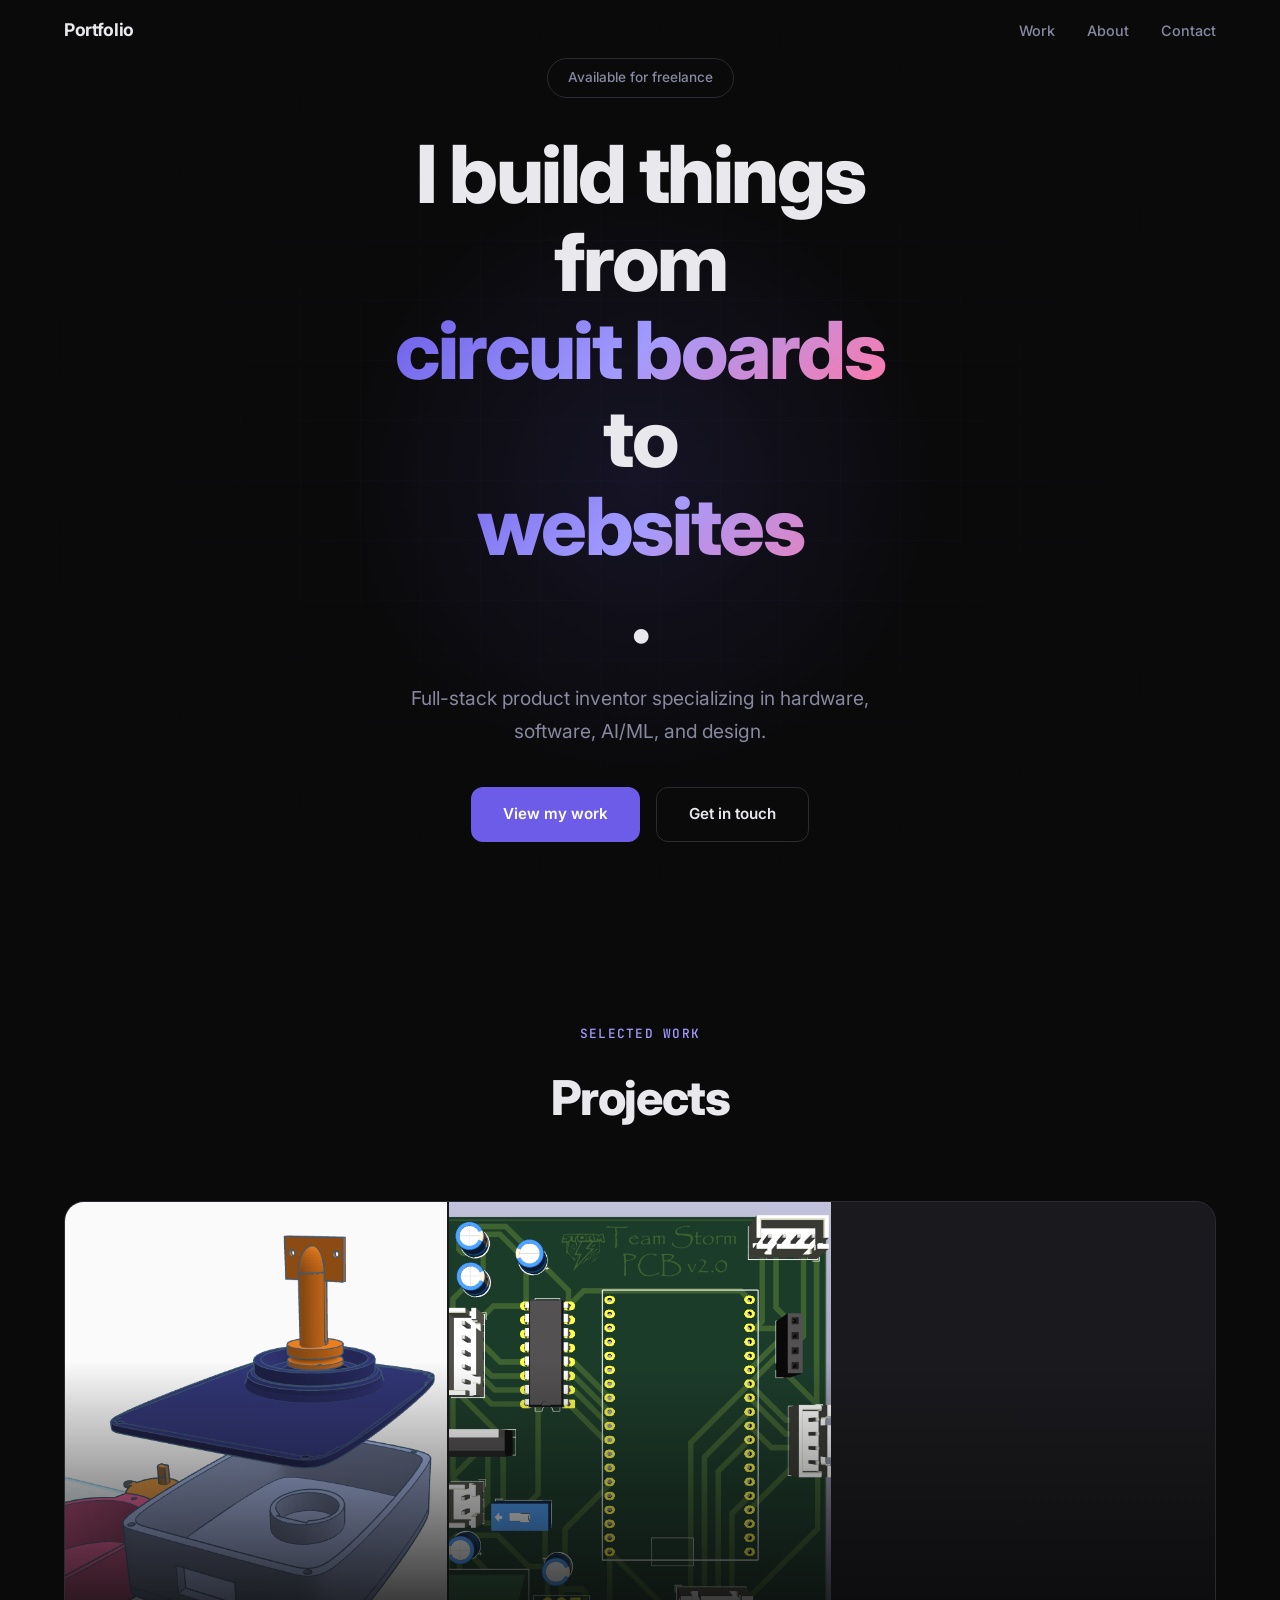
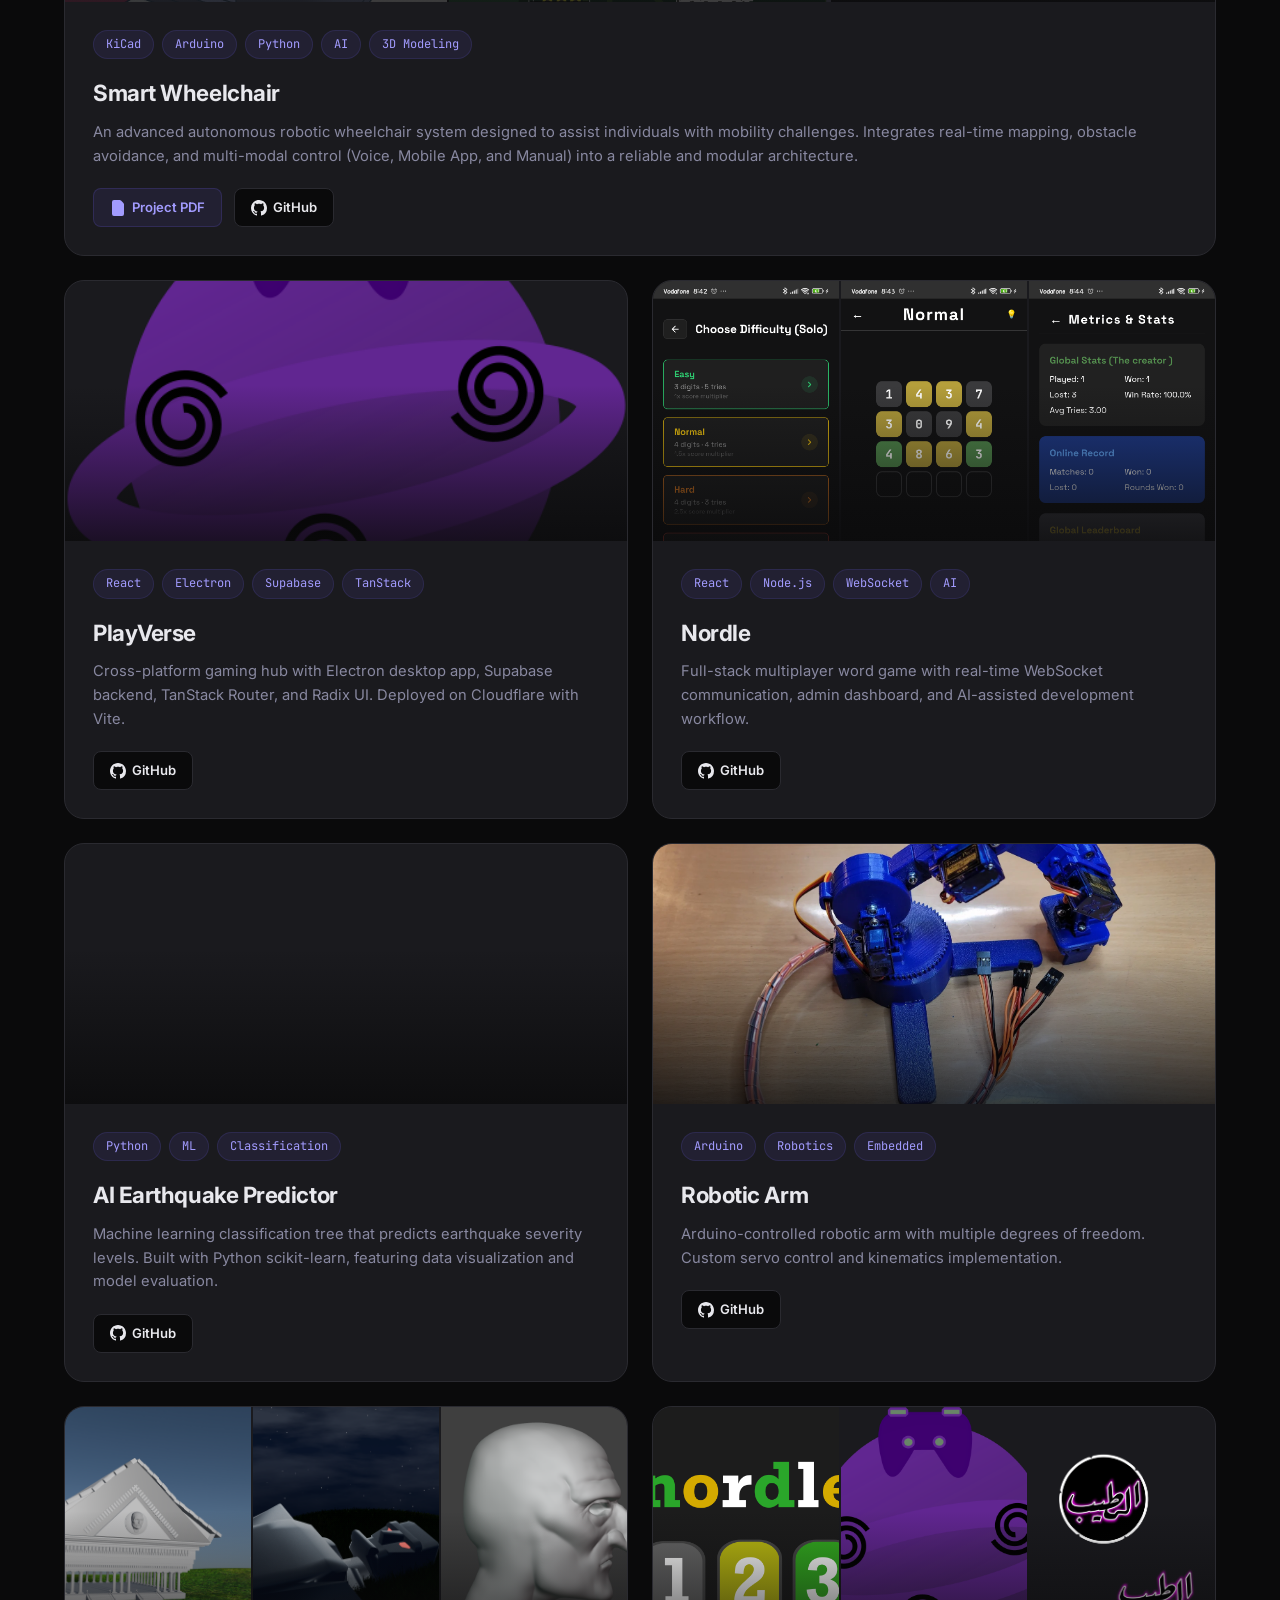
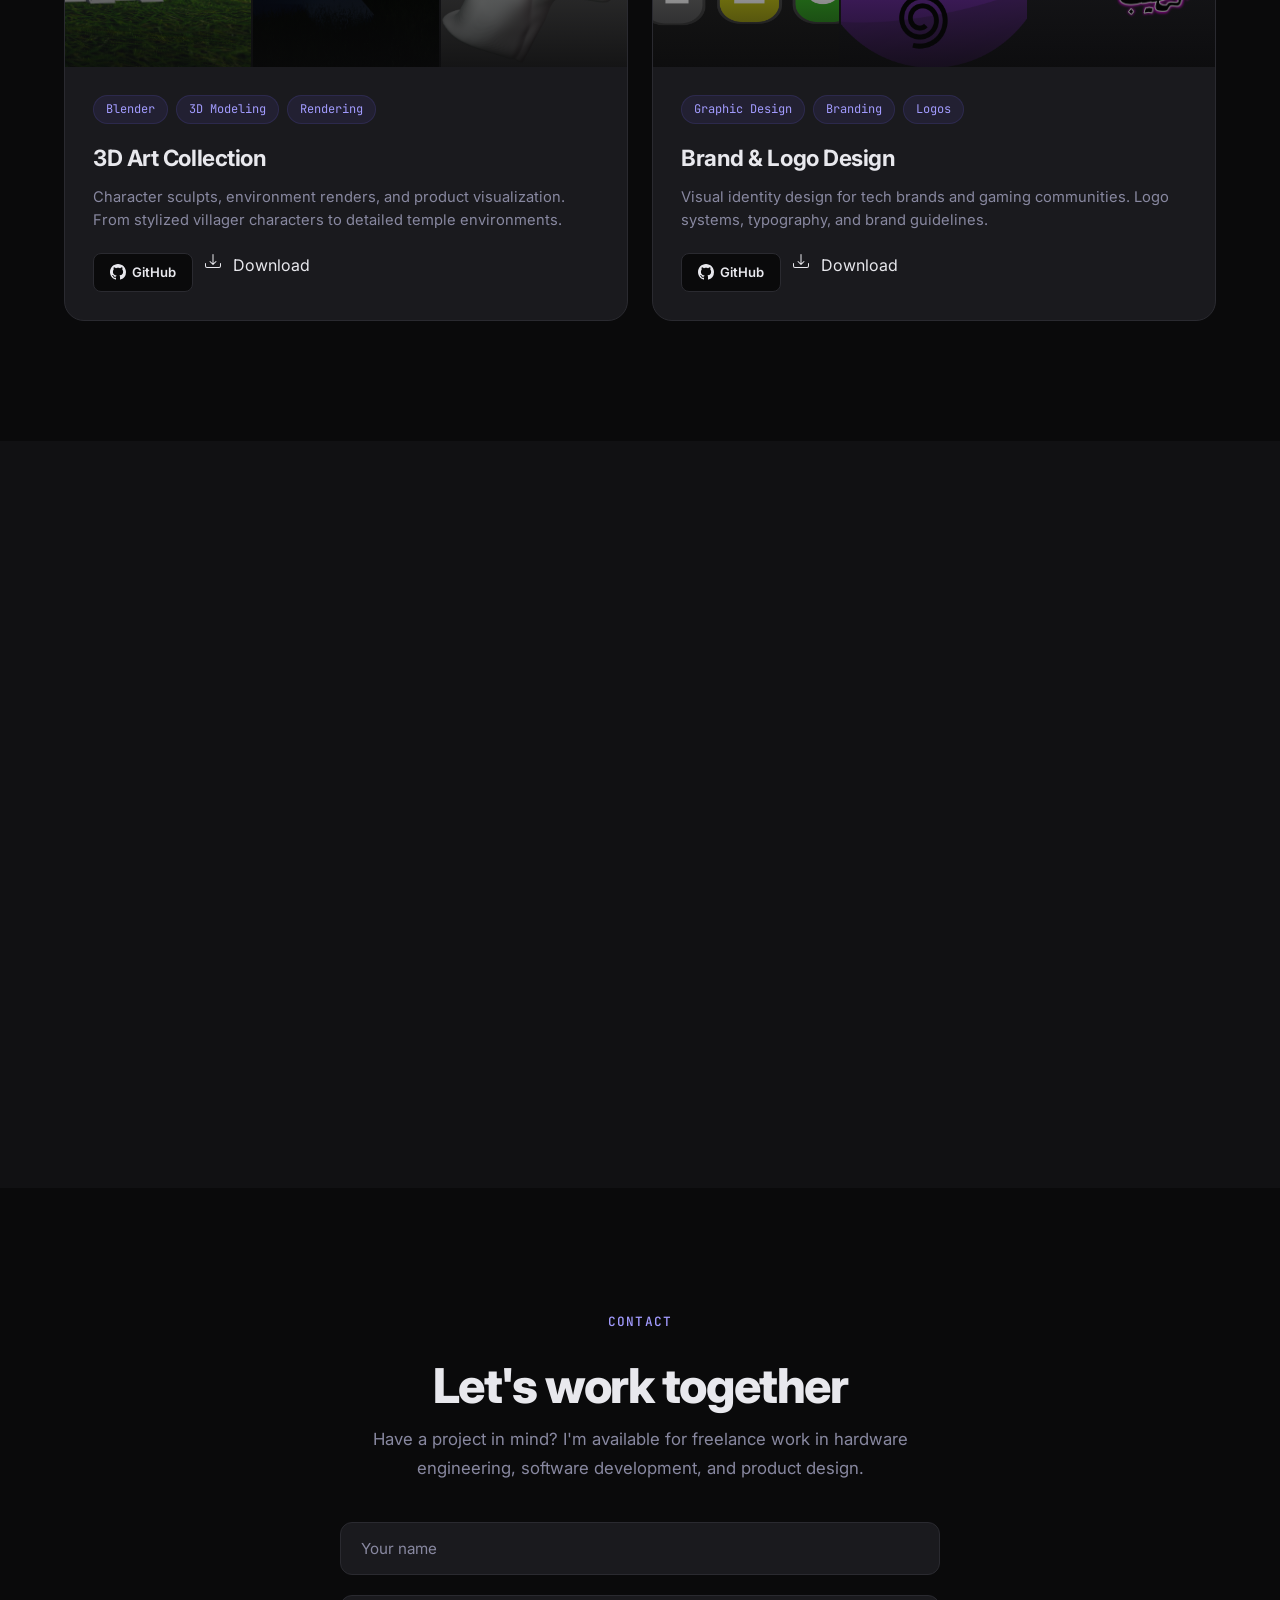
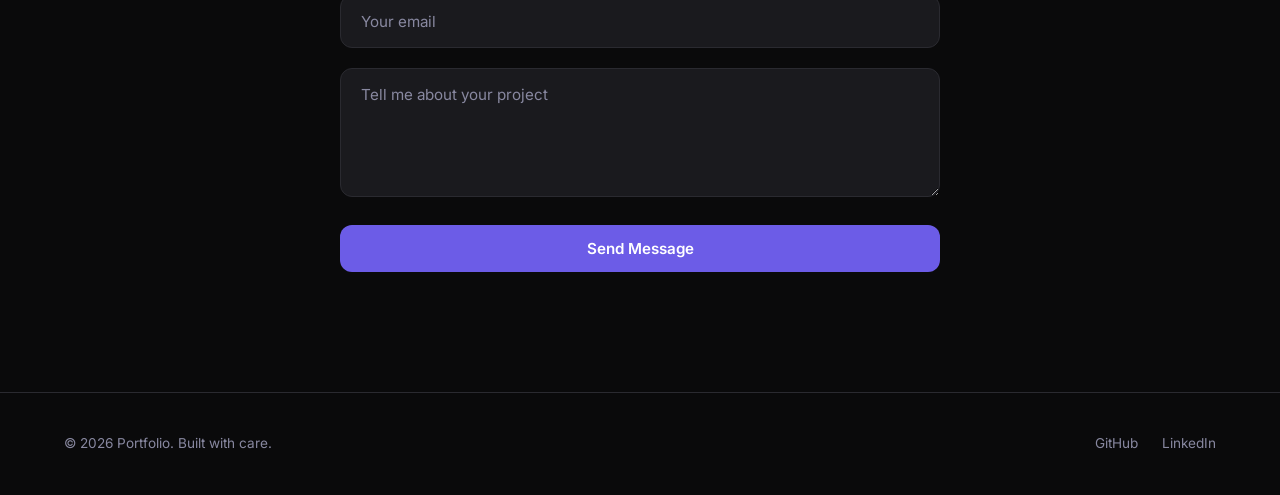
==== commit c5c6ba10: "Update project images to real screenshots from each project dir - Smart Wheelchair: add real circuit" ====
--- a/index.html
+++ b/index.html
@@ -102,7 +102,7 @@
 
                 <article class="project-card reveal-up" data-category="web" data-project-id="nordle">
                     <div class="project-card__image">
-                        <img src="assets/images/nordle-screen1.png" alt="Nordle Web App" loading="lazy">
+                        <img src="assets/images/nordle-real-1.png" alt="Nordle Web App" loading="lazy">
                         <div class="project-card__overlay"></div>
                     </div>
                     <div class="project-card__content">
@@ -126,7 +126,6 @@
 
                 <article class="project-card reveal-up" data-category="ai" data-project-id="earthquake-predictor">
                     <div class="project-card__image">
-                        <img src="assets/images/vibe-coded1.png" alt="AI Earthquake Predictor" loading="lazy">
                         <div class="project-card__overlay"></div>
                     </div>
                     <div class="project-card__content">
@@ -150,7 +149,7 @@
 
                 <article class="project-card reveal-up" data-category="hardware" data-project-id="robotic-arm">
                     <div class="project-card__image">
-                        <img src="assets/images/arm-robot.jpeg" alt="Robotic Arm" loading="lazy">
+                        <img src="assets/images/arm-robot.png" alt="Robotic Arm" loading="lazy">
                         <div class="project-card__overlay"></div>
                     </div>
                     <div class="project-card__content">
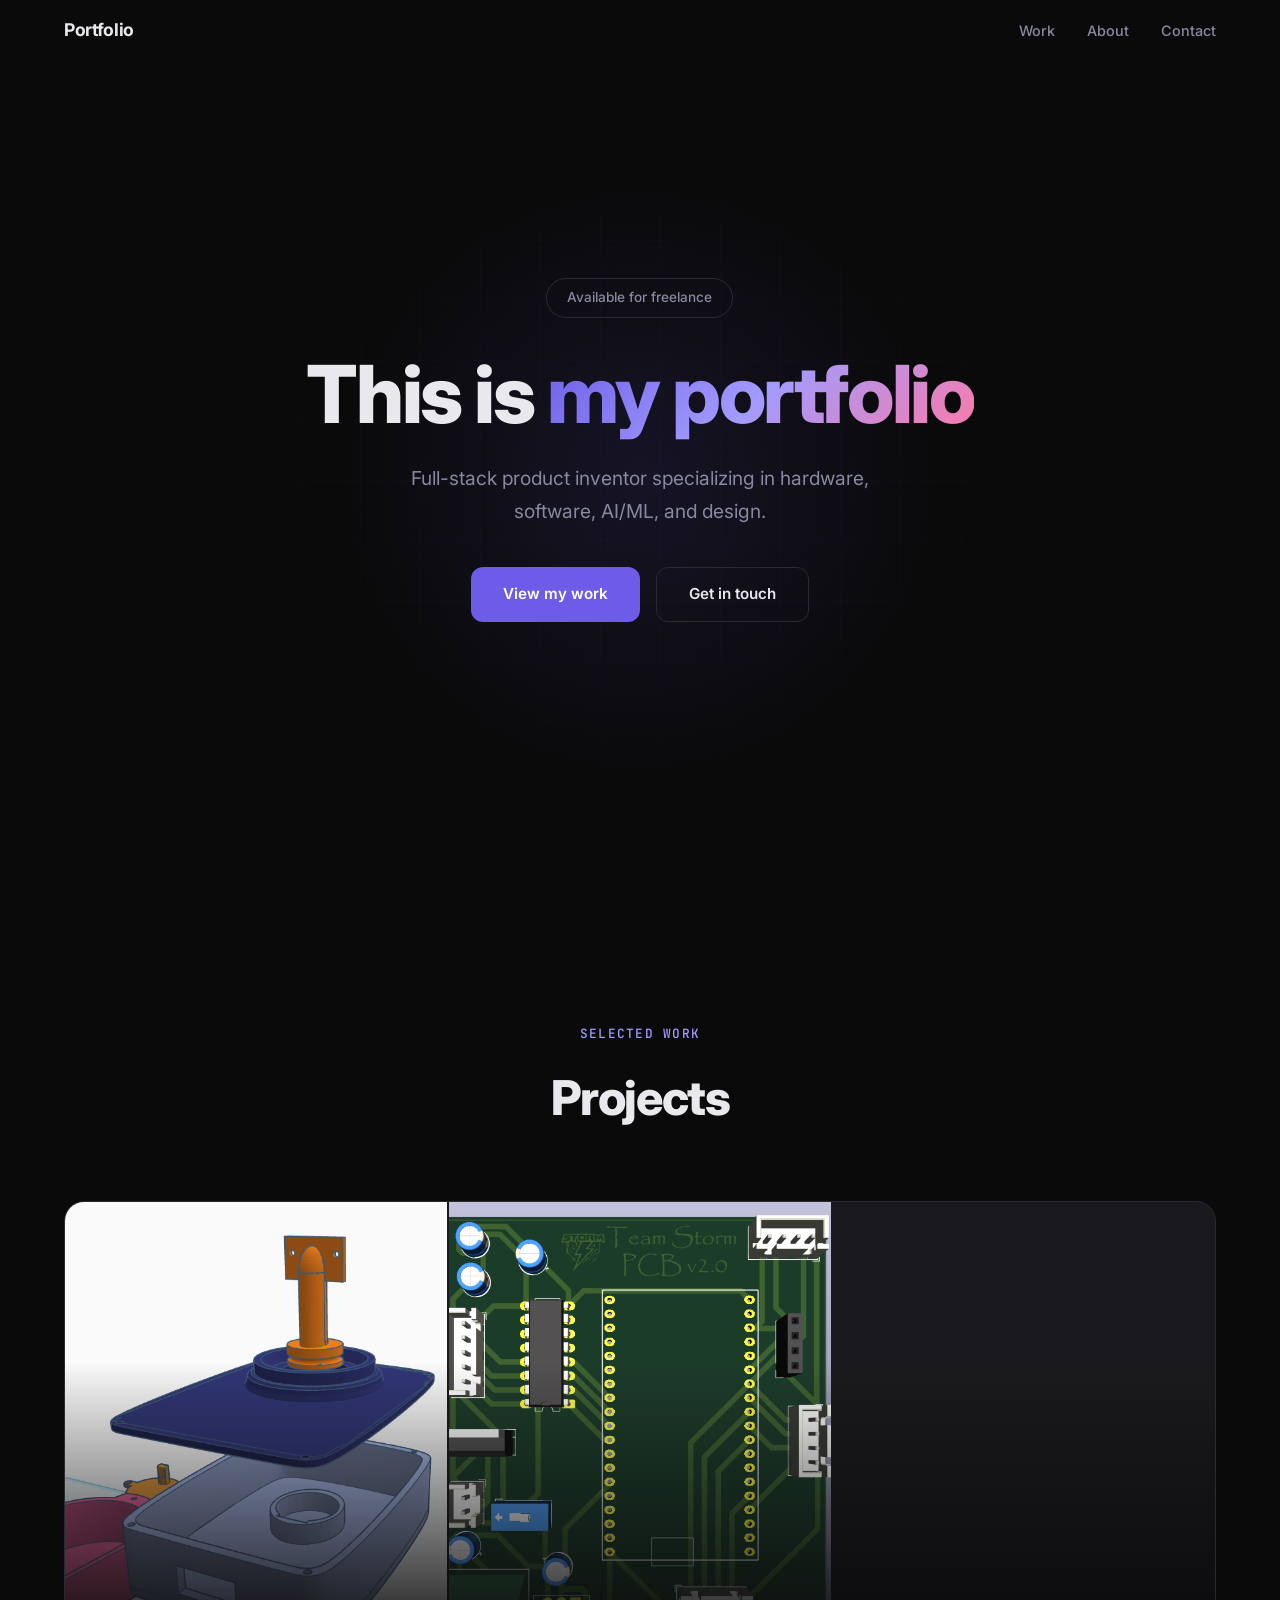
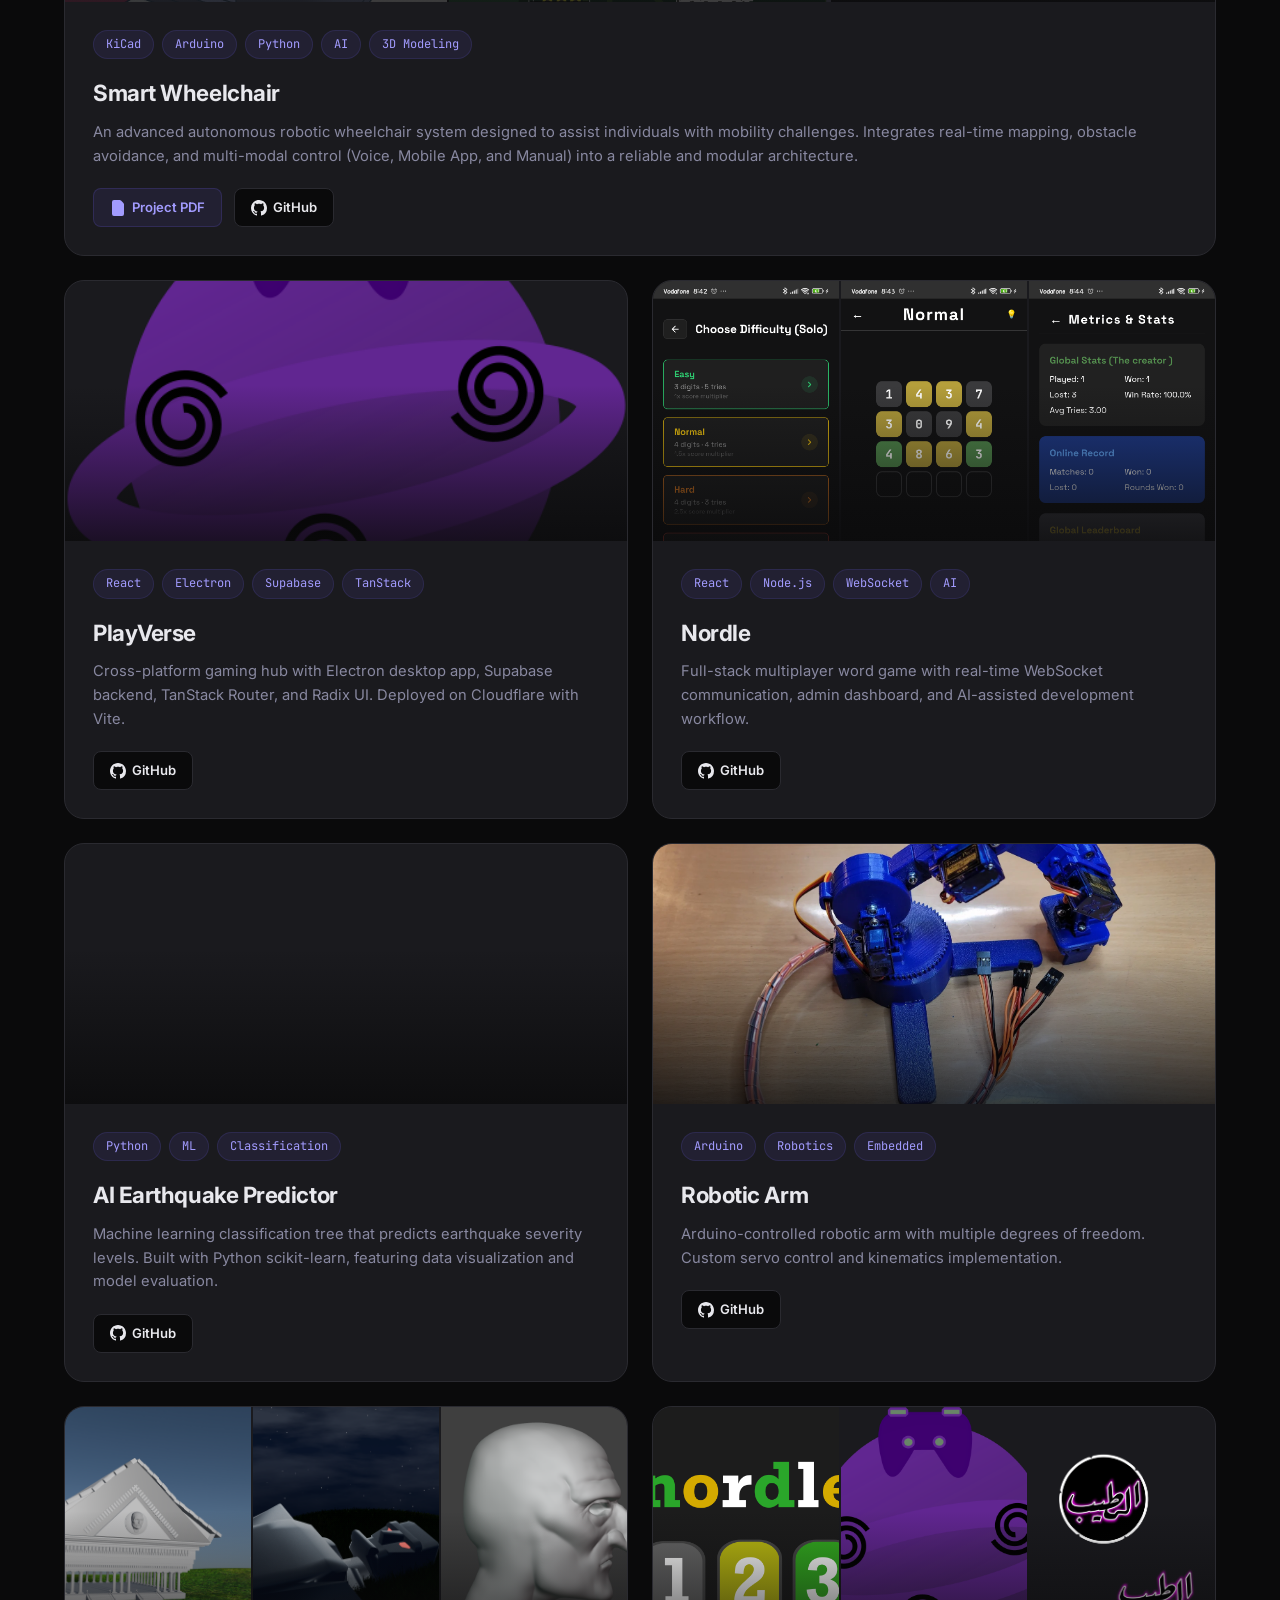
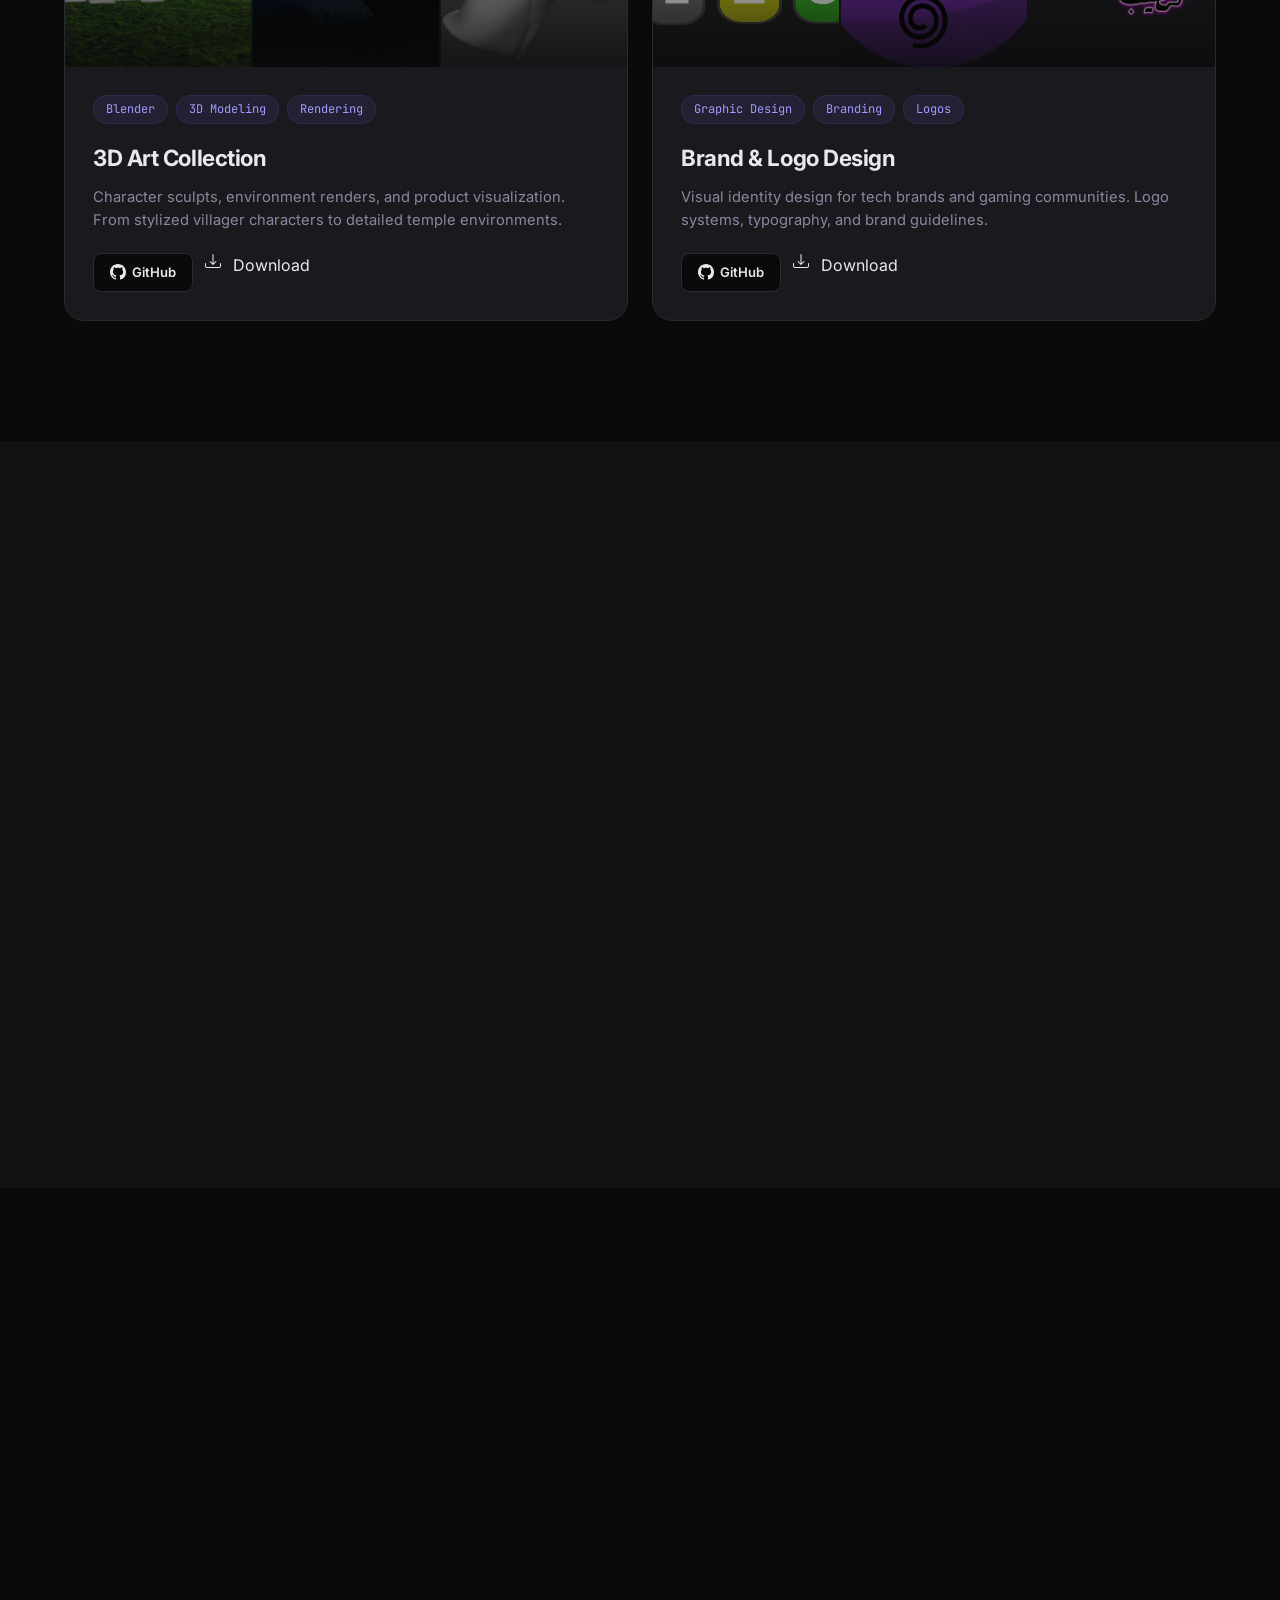
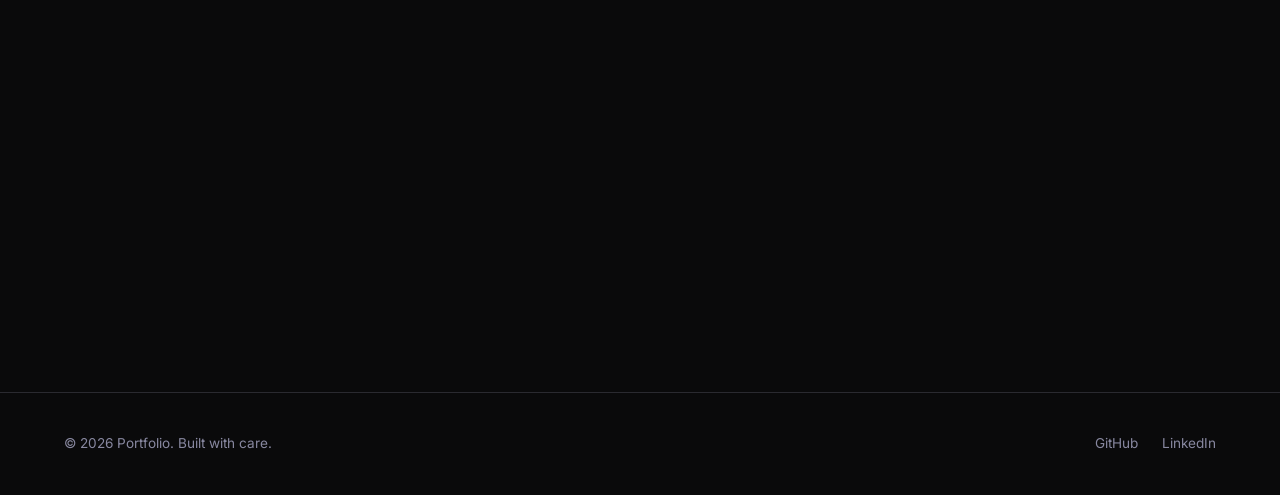
==== commit 55fe0e57: "Simplify hero headline to 'This is my portfolio'" ====
--- a/index.html
+++ b/index.html
@@ -32,9 +32,7 @@
         <div class="hero-content">
             <div class="hero-badge reveal-up">Available for freelance</div>
             <h1 class="hero-title">
-                <span class="reveal-up" style="--delay: 0.1s">I build things</span>
-                <span class="reveal-up" style="--delay: 0.2s">from <span class="text-gradient">circuit boards</span></span>
-                <span class="reveal-up" style="--delay: 0.3s">to <span class="text-gradient">websites</span>.</span>
+                <span class="reveal-up" style="--delay: 0.1s">This is <span class="text-gradient">my portfolio</span></span>
             </h1>
             <p class="hero-sub reveal-up" style="--delay: 0.4s">
                 Full-stack product inventor specializing in hardware, software, AI/ML, and design.
--- a/assets/css/style.css
+++ b/assets/css/style.css
@@ -260,6 +260,10 @@
     display: block;
 }
 
+.hero-title .text-gradient {
+    display: inline;
+}
+
 .hero-sub {
     font-size: 1.2rem;
     color: var(--text-muted);
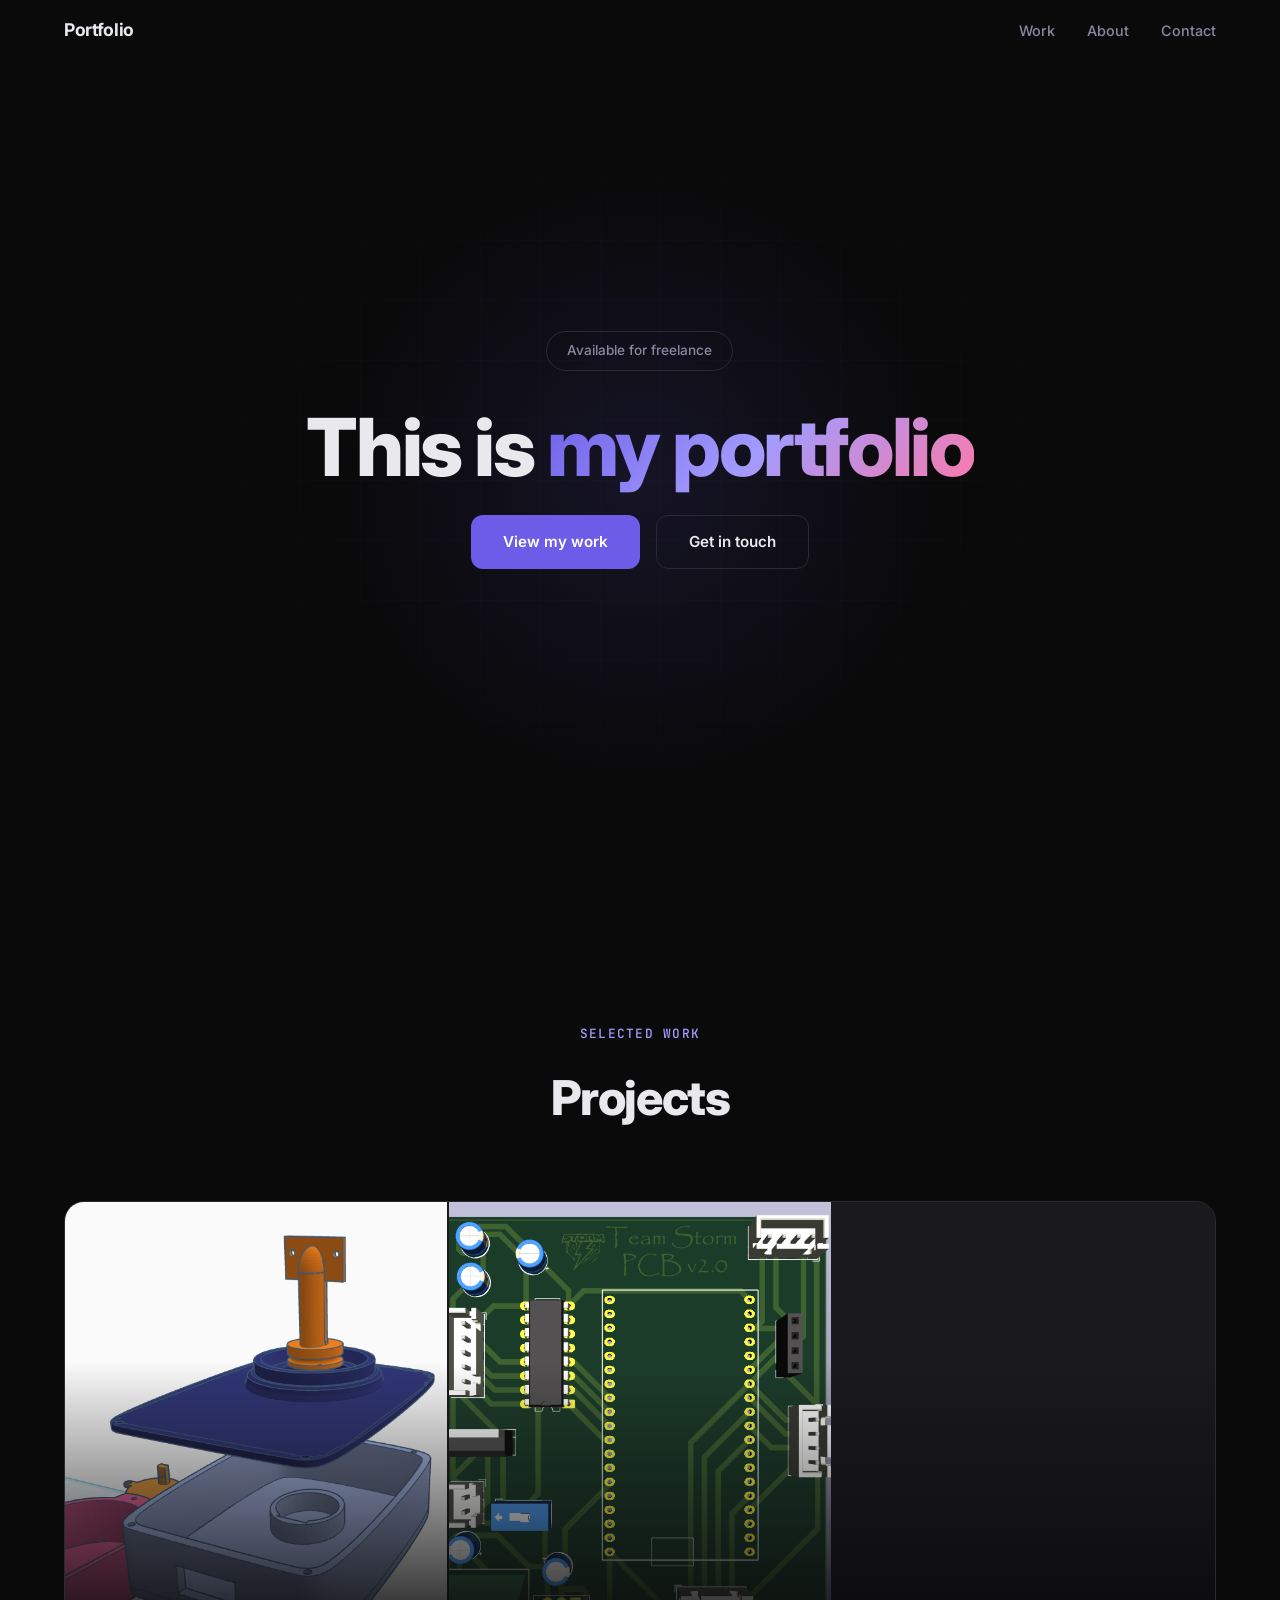
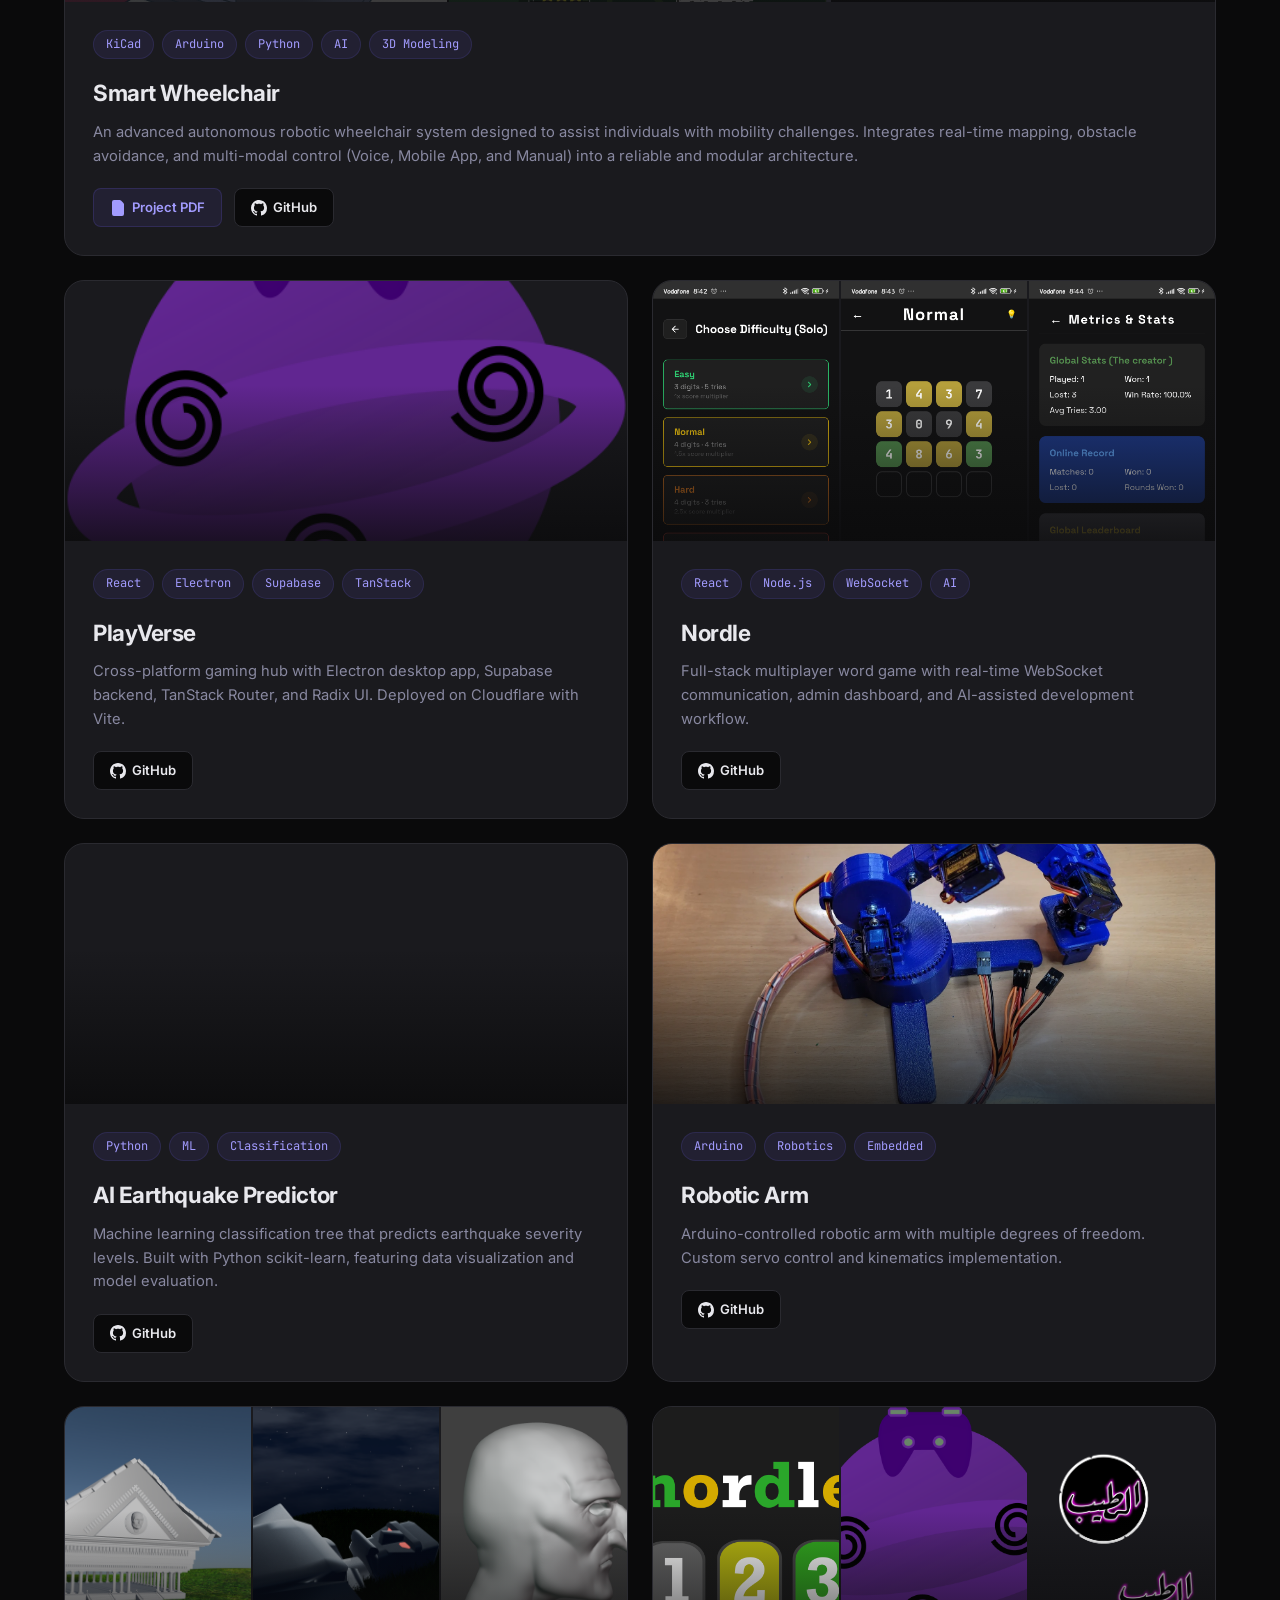
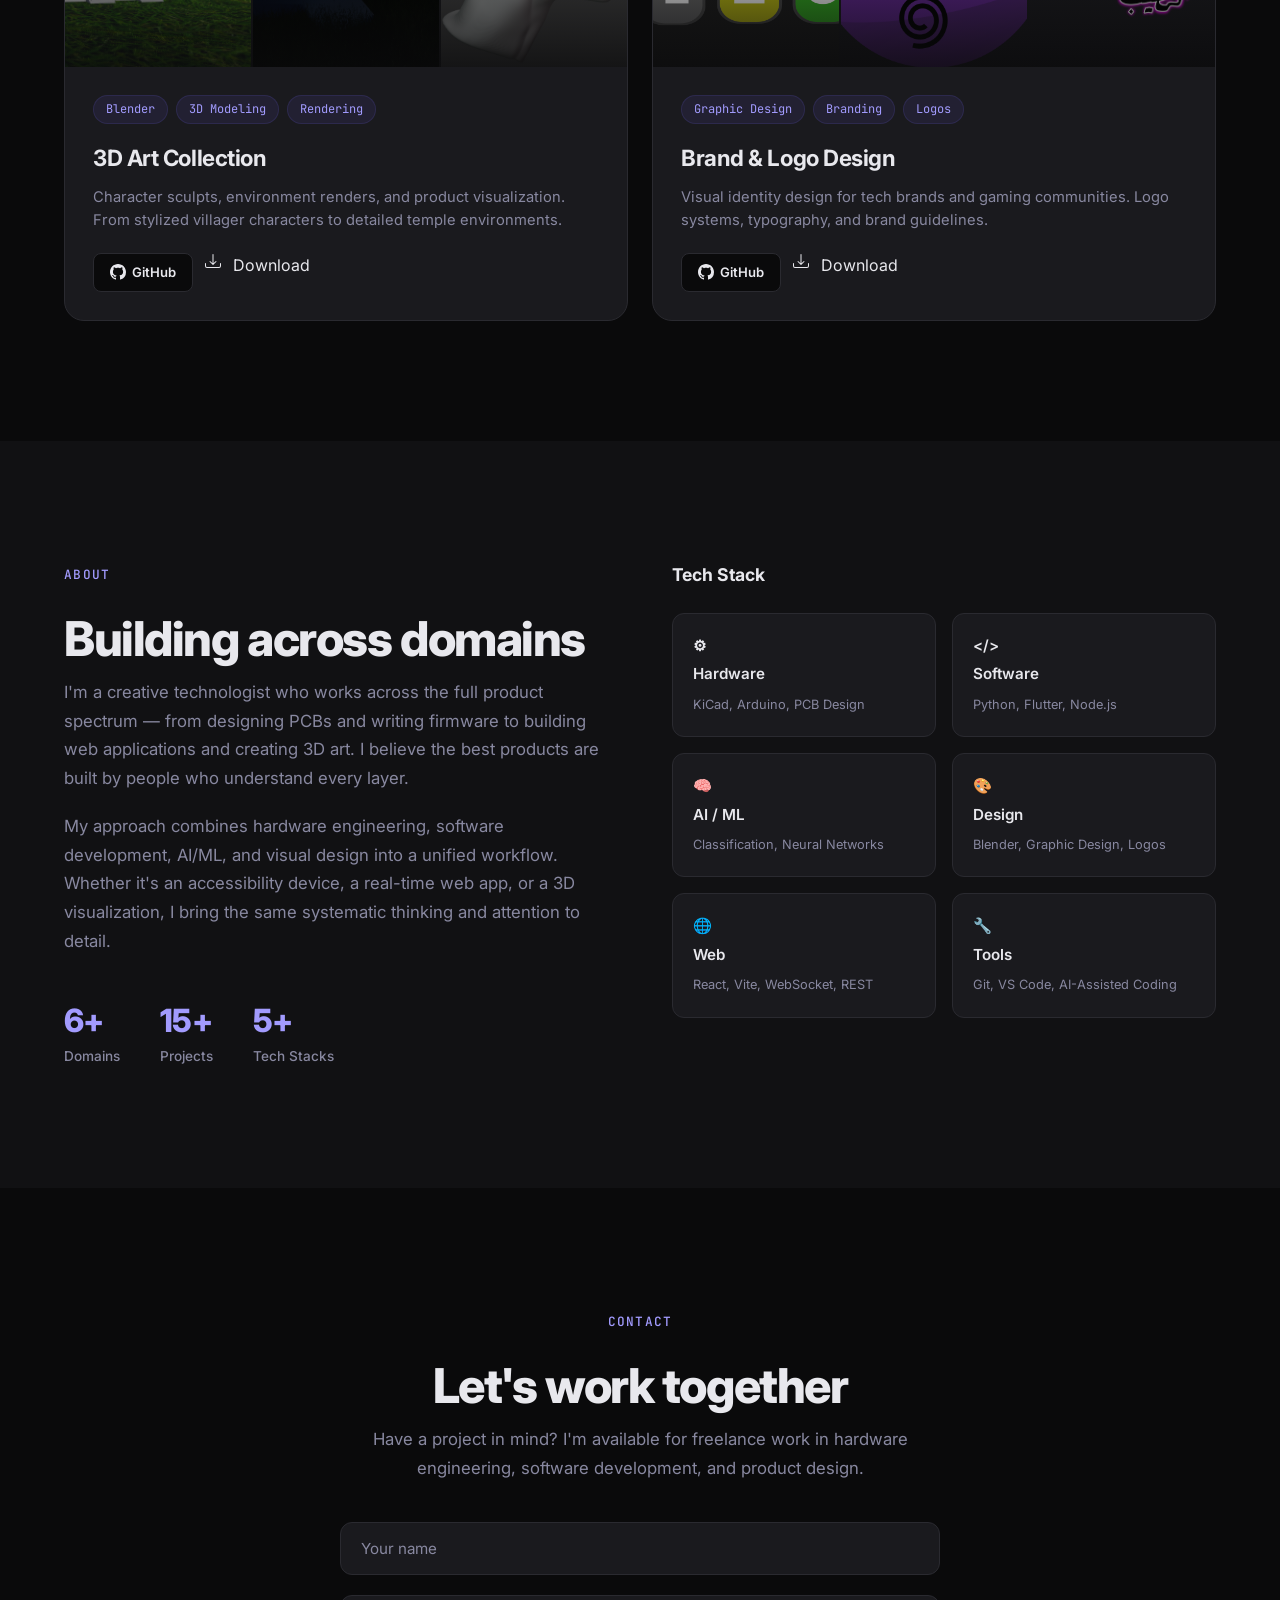
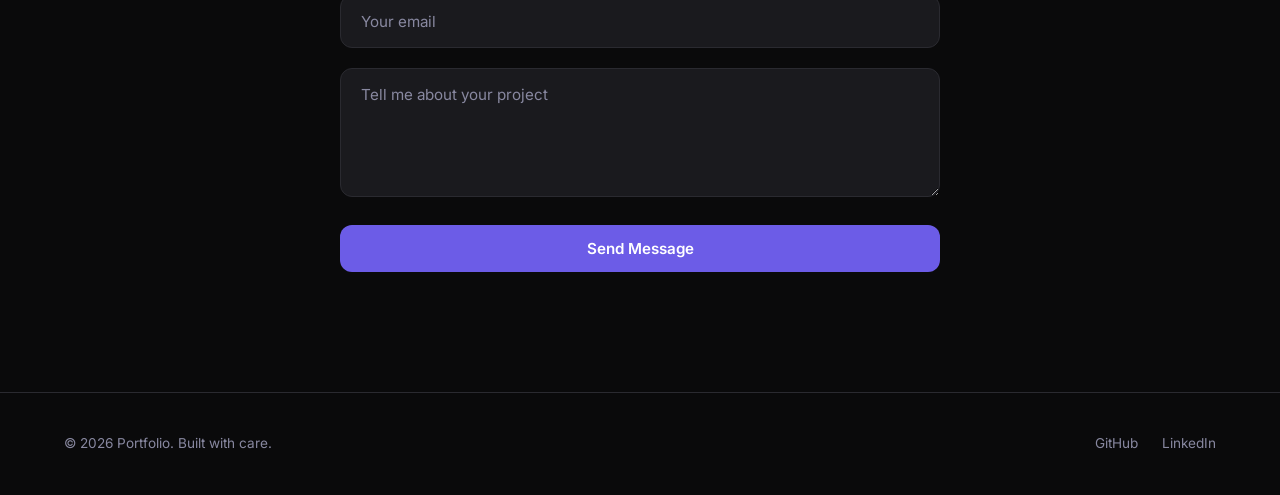
==== commit ceb9b502: "Remove hero subtitle text" ====
--- a/index.html
+++ b/index.html
@@ -34,9 +34,6 @@
             <h1 class="hero-title">
                 <span class="reveal-up" style="--delay: 0.1s">This is <span class="text-gradient">my portfolio</span></span>
             </h1>
-            <p class="hero-sub reveal-up" style="--delay: 0.4s">
-                Full-stack product inventor specializing in hardware, software, AI/ML, and design.
-            </p>
             <div class="hero-cta reveal-up" style="--delay: 0.5s">
                 <a href="#projects" class="btn btn-primary">View my work</a>
                 <a href="#contact" class="btn btn-outline">Get in touch</a>
--- a/assets/css/style.css
+++ b/assets/css/style.css
@@ -665,6 +665,172 @@
     color: var(--text);
 }
 
+/* ===== PROJECT DETAIL ===== */
+.project-detail {
+    padding: 72px 0;
+    min-height: 70vh;
+}
+
+.project-detail__content {
+    max-width: 900px;
+    margin: 0 auto;
+}
+
+.project-detail__loading {
+    text-align: center;
+    color: var(--text-muted);
+    padding: 80px 0;
+}
+
+.project-detail__back {
+    display: inline-flex;
+    align-items: center;
+    gap: 8px;
+    color: var(--text-muted);
+    font-size: 0.9rem;
+    margin-bottom: 32px;
+    transition: var(--transition);
+}
+
+.project-detail__back:hover {
+    color: var(--text);
+}
+
+.project-detail__card {
+    background: var(--surface);
+    border: 1px solid var(--border);
+    border-radius: var(--radius-lg);
+    padding: 40px;
+}
+
+.project-detail__header {
+    text-align: center;
+    margin-bottom: 40px;
+}
+
+.project-detail__title {
+    font-size: clamp(1.8rem, 5vw, 3rem);
+    font-weight: 800;
+    letter-spacing: -0.03em;
+    margin: 16px 0 20px;
+    line-height: 1.1;
+}
+
+.project-detail__desc {
+    color: var(--text-muted);
+    max-width: 640px;
+    margin: 20px auto 0;
+    font-size: 1.02rem;
+}
+
+.tag-group {
+    display: flex;
+    flex-wrap: wrap;
+    justify-content: center;
+    gap: 8px;
+}
+
+.tag {
+    padding: 4px 12px;
+    border-radius: 100px;
+    font-size: 0.75rem;
+    font-family: var(--mono);
+    background: rgba(108, 92, 231, 0.1);
+    color: var(--accent-light);
+    border: 1px solid rgba(108, 92, 231, 0.15);
+}
+
+.project-detail__gallery {
+    display: grid;
+    grid-template-columns: 1fr;
+    gap: 16px;
+    margin-bottom: 40px;
+}
+
+.project-detail__gallery img {
+    width: 100%;
+    max-height: 460px;
+    object-fit: cover;
+    border-radius: var(--radius);
+    border: 1px solid var(--border);
+}
+
+.project-detail__empty {
+    padding: 80px 24px;
+    text-align: center;
+    color: var(--text-muted);
+    border: 1px dashed var(--border);
+    border-radius: var(--radius);
+}
+
+.project-detail__figure {
+    margin: 0;
+    display: flex;
+    flex-direction: column;
+    border: 1px solid var(--border);
+    border-radius: var(--radius);
+    overflow: hidden;
+    background: var(--bg-alt);
+}
+
+.project-detail__figure img {
+    width: 100%;
+    height: 260px;
+    object-fit: cover;
+    border-radius: 0;
+    border: none;
+    flex: 1;
+}
+
+.project-detail__filename {
+    padding: 10px 14px;
+    font-family: var(--mono);
+    font-size: 0.78rem;
+    color: var(--text-muted);
+    white-space: nowrap;
+    overflow: hidden;
+    text-overflow: ellipsis;
+    border-top: 1px solid var(--border);
+    text-align: center;
+}
+
+.project-detail__info p {
+    color: var(--text-muted);
+    margin-bottom: 18px;
+    line-height: 1.75;
+}
+
+.project-detail__actions {
+    margin-top: 40px;
+    text-align: center;
+    padding-top: 32px;
+    border-top: 1px solid var(--border);
+}
+
+.project-detail__actions .btn {
+    gap: 8px;
+}
+
+.project-detail__notfound {
+    text-align: center;
+    padding: 80px 24px;
+}
+
+.project-detail__notfound .project-detail__title {
+    margin-bottom: 8px;
+}
+
+.project-detail__notfound p {
+    color: var(--text-muted);
+    margin-bottom: 32px;
+}
+
+@media (min-width: 640px) {
+    .project-detail__gallery {
+        grid-template-columns: repeat(auto-fit, minmax(280px, 1fr));
+    }
+}
+
 /* ===== RESPONSIVE ===== */
 @media (max-width: 768px) {
     .nav-links {
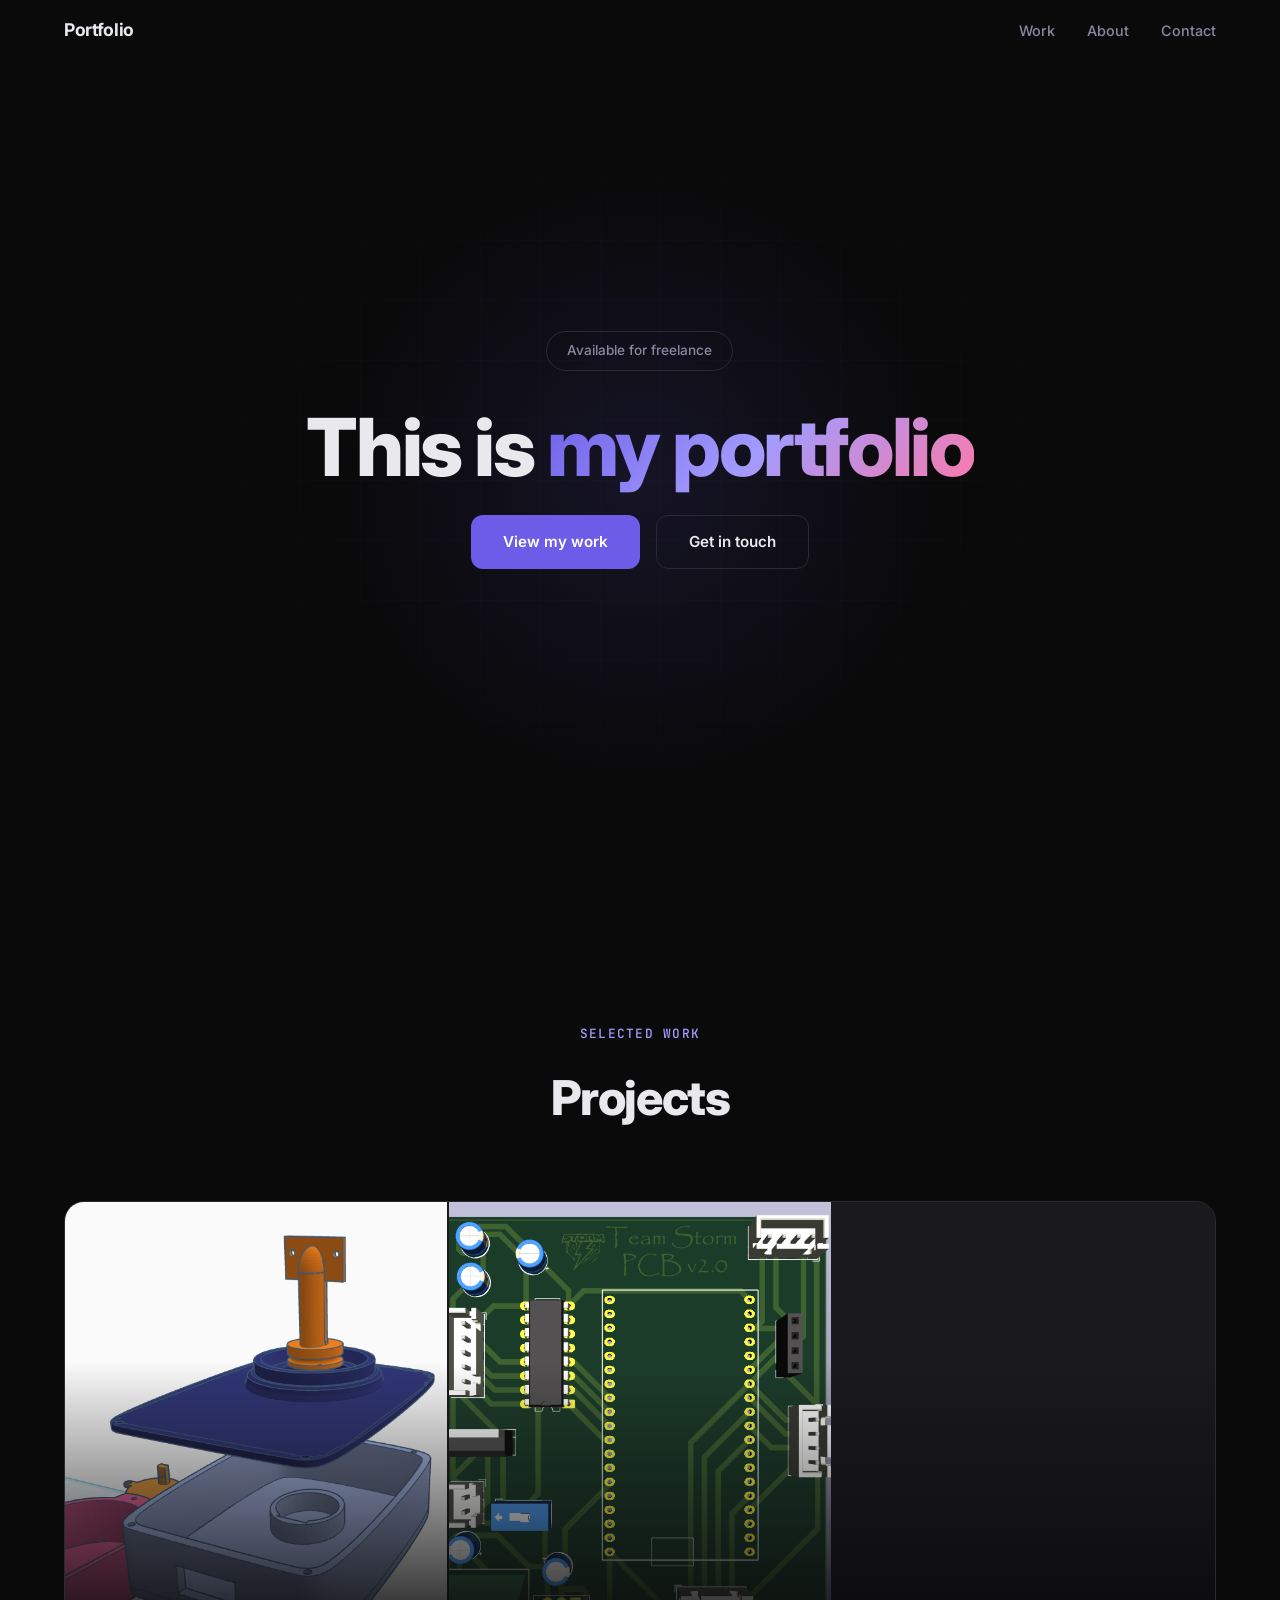
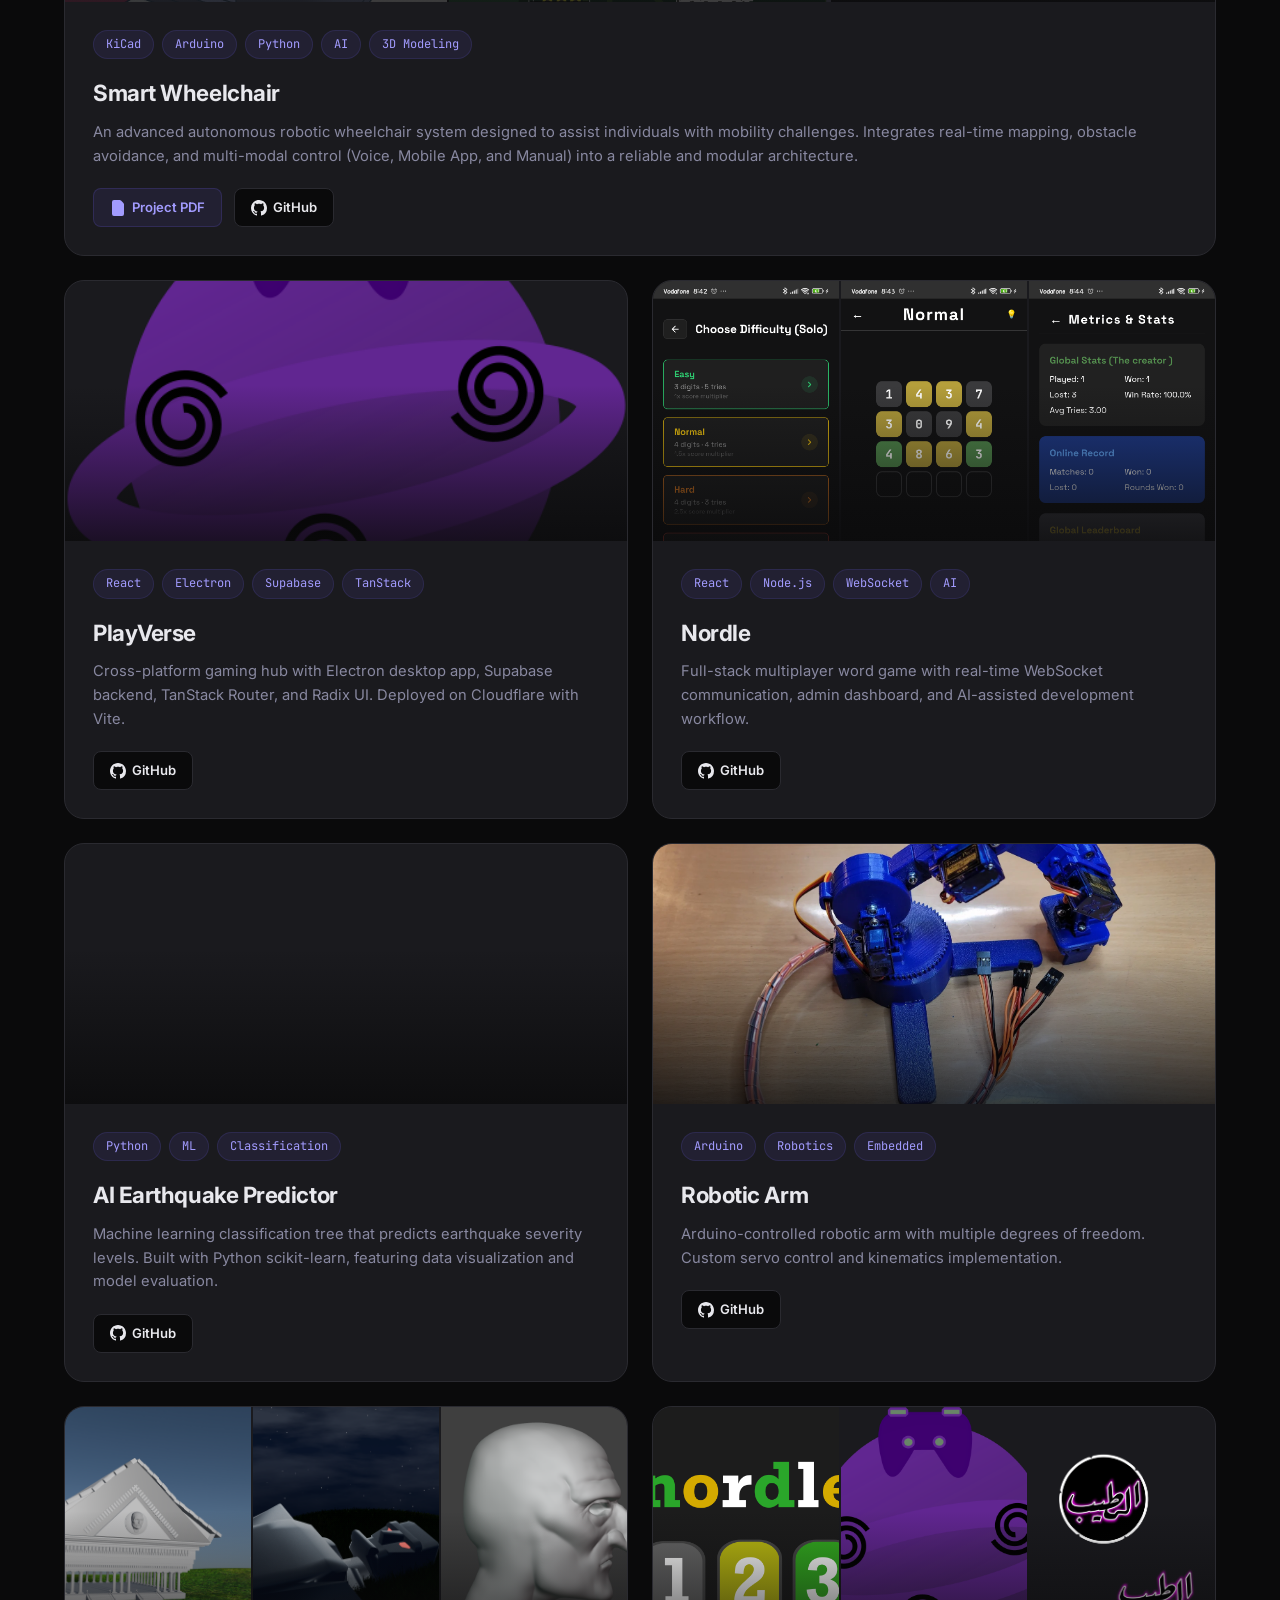
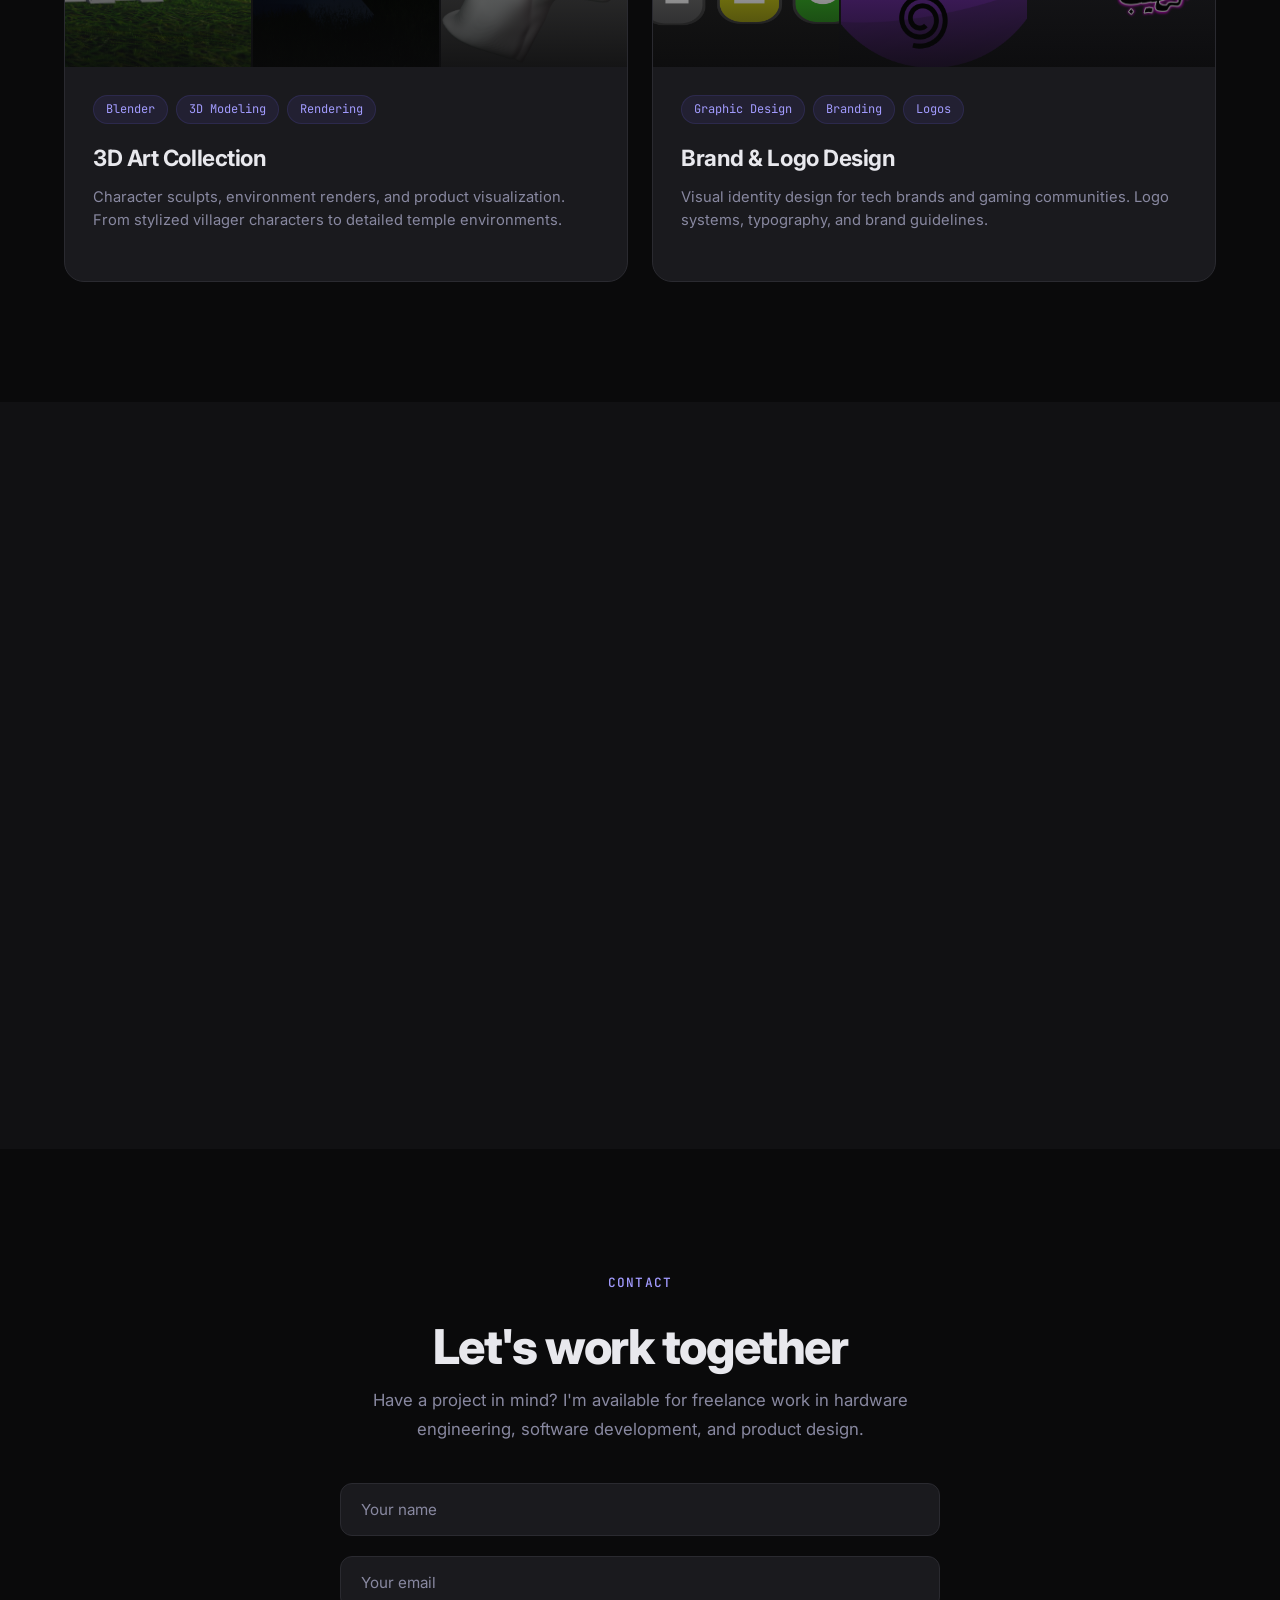
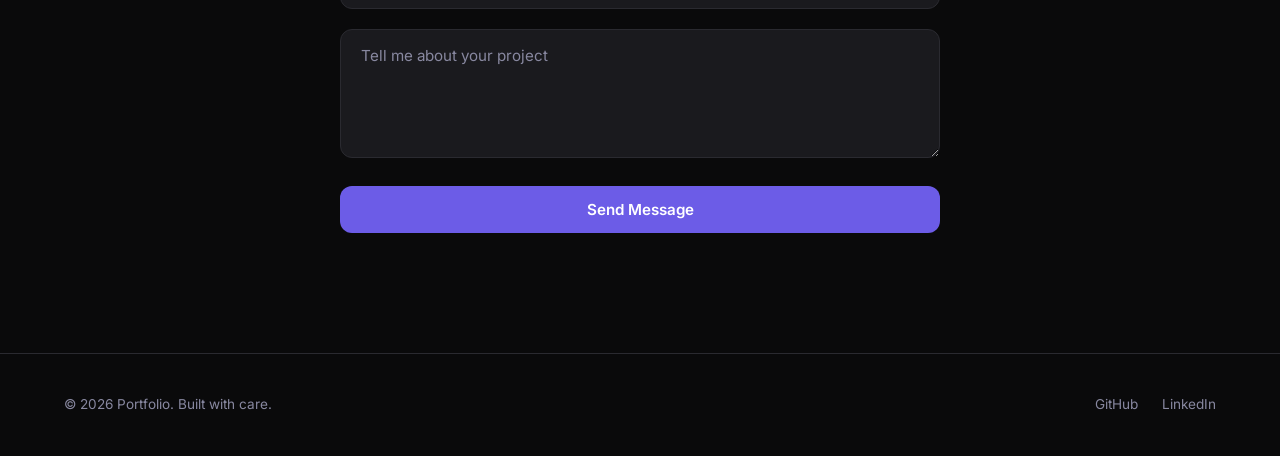
==== commit dc3d3064: "Remove GitHub and Download buttons from Blender and Logo Design cards" ====
--- a/index.html
+++ b/index.html
@@ -179,15 +179,6 @@
                         </div>
                         <h3 class="project-card__title">3D Art Collection</h3>
                         <p class="project-card__desc">Character sculpts, environment renders, and product visualization. From stylized villager characters to detailed temple environments.</p>
-                        <div class="project-card__actions">
-                            <a href="https://github.com/Mostafa62234/3d-art" class="project-card__link project-card__link--github" target="_blank" rel="noopener">
-                                <svg width="16" height="16" viewBox="0 0 16 16" fill="currentColor"><path d="M8 0C3.58 0 0 3.58 0 8c0 3.54 2.29 6.53 5.47 7.59.4.07.55-.17.55-.38 0-.19-.01-.82-.01-1.49-2.01.37-2.53-.49-2.69-.94-.09-.23-.48-.94-.82-1.13-.28-.15-.68-.52-.01-.53.63-.01 1.08.58 1.23.82.72 1.21 1.87.87 2.33.66.07-.52.28-.87.51-1.07-1.78-.2-3.64-.89-3.64-3.95 0-.87.31-1.59.82-2.15-.08-.2-.36-1.02.08-2.12 0 0 .67-.21 2.2.82.64-.18 1.32-.27 2-.27.68 0 1.36.09 2 .27 1.53-1.04 2.2-.82 2.2-.82.44 1.1.16 1.92.08 2.12.51.56.82 1.27.82 2.15 0 3.07-1.87 3.75-3.65 3.95.29.25.54.73.54 1.48 0 1.07-.01 1.93-.01 2.2 0 .21.15.46.55.38A8.013 8.013 0 0016 8c0-4.42-3.58-8-8-8z"/></svg>
-                                GitHub
-                            </a>
-                                <svg width="16" height="16" viewBox="0 0 16 16" fill="currentColor"><path d="M.5 9.9a.5.5 0 01.5.5v2.5a1 1 0 001 1h12a1 1 0 001-1v-2.5a.5.5 0 011 0v2.5a2 2 0 01-2 2H2a2 2 0 01-2-2v-2.5a.5.5 0 01.5-.5z"/><path d="M7.646 11.854a.5.5 0 00.708 0l3-3a.5.5 0 00-.708-.708L8.5 10.293V1.5a.5.5 0 00-1 0v8.793L5.354 8.146a.5.5 0 10-.708.708l3 3z"/></svg>
-                                Download
-                            </a>
-                        </div>
                     </div>
                 </article>
 
@@ -204,15 +195,6 @@
                         </div>
                         <h3 class="project-card__title">Brand & Logo Design</h3>
                         <p class="project-card__desc">Visual identity design for tech brands and gaming communities. Logo systems, typography, and brand guidelines.</p>
-                        <div class="project-card__actions">
-                            <a href="https://github.com/Mostafa62234/logo-design" class="project-card__link project-card__link--github" target="_blank" rel="noopener">
-                                <svg width="16" height="16" viewBox="0 0 16 16" fill="currentColor"><path d="M8 0C3.58 0 0 3.58 0 8c0 3.54 2.29 6.53 5.47 7.59.4.07.55-.17.55-.38 0-.19-.01-.82-.01-1.49-2.01.37-2.53-.49-2.69-.94-.09-.23-.48-.94-.82-1.13-.28-.15-.68-.52-.01-.53.63-.01 1.08.58 1.23.82.72 1.21 1.87.87 2.33.66.07-.52.28-.87.51-1.07-1.78-.2-3.64-.89-3.64-3.95 0-.87.31-1.59.82-2.15-.08-.2-.36-1.02.08-2.12 0 0 .67-.21 2.2.82.64-.18 1.32-.27 2-.27.68 0 1.36.09 2 .27 1.53-1.04 2.2-.82 2.2-.82.44 1.1.16 1.92.08 2.12.51.56.82 1.27.82 2.15 0 3.07-1.87 3.75-3.65 3.95.29.25.54.73.54 1.48 0 1.07-.01 1.93-.01 2.2 0 .21.15.46.55.38A8.013 8.013 0 0016 8c0-4.42-3.58-8-8-8z"/></svg>
-                                GitHub
-                            </a>
-                                <svg width="16" height="16" viewBox="0 0 16 16" fill="currentColor"><path d="M.5 9.9a.5.5 0 01.5.5v2.5a1 1 0 001 1h12a1 1 0 001-1v-2.5a.5.5 0 011 0v2.5a2 2 0 01-2 2H2a2 2 0 01-2-2v-2.5a.5.5 0 01.5-.5z"/><path d="M7.646 11.854a.5.5 0 00.708 0l3-3a.5.5 0 00-.708-.708L8.5 10.293V1.5a.5.5 0 00-1 0v8.793L5.354 8.146a.5.5 0 10-.708.708l3 3z"/></svg>
-                                Download
-                            </a>
-                        </div>
                     </div>
                 </article>
 
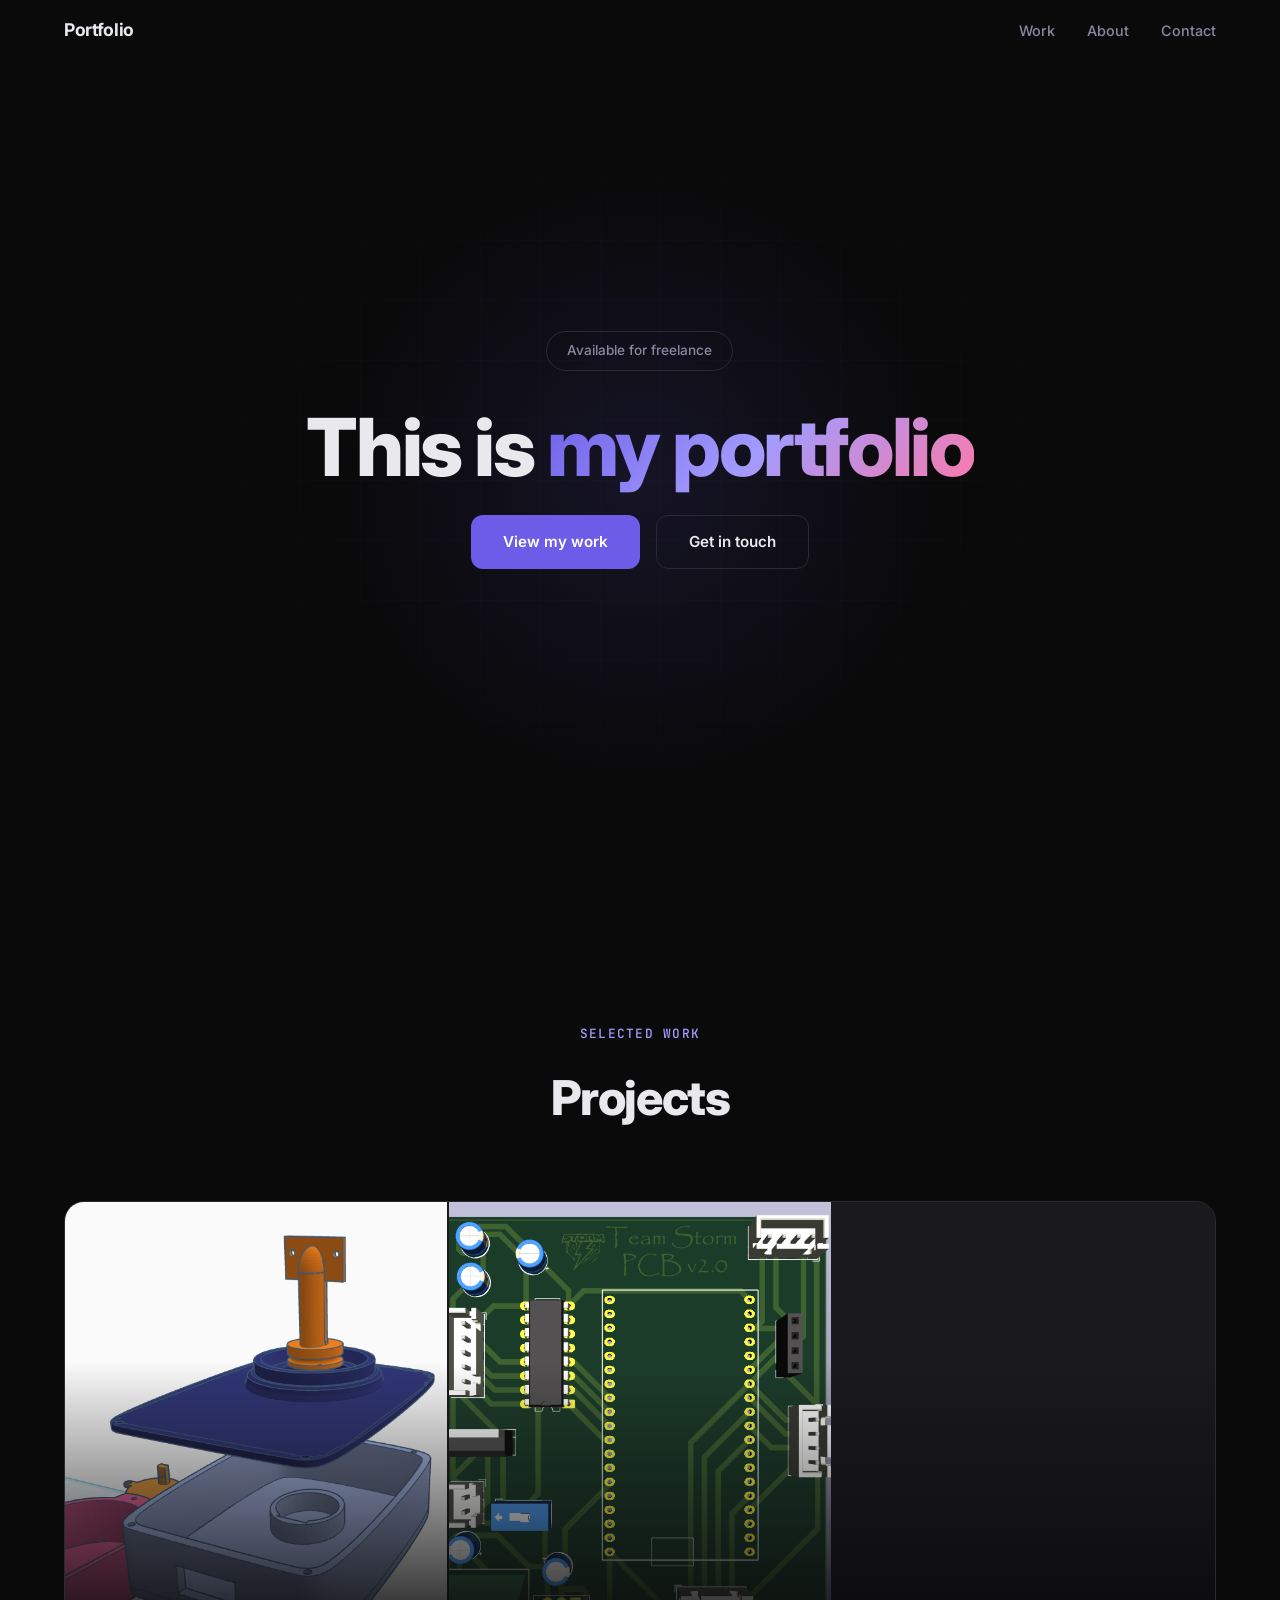
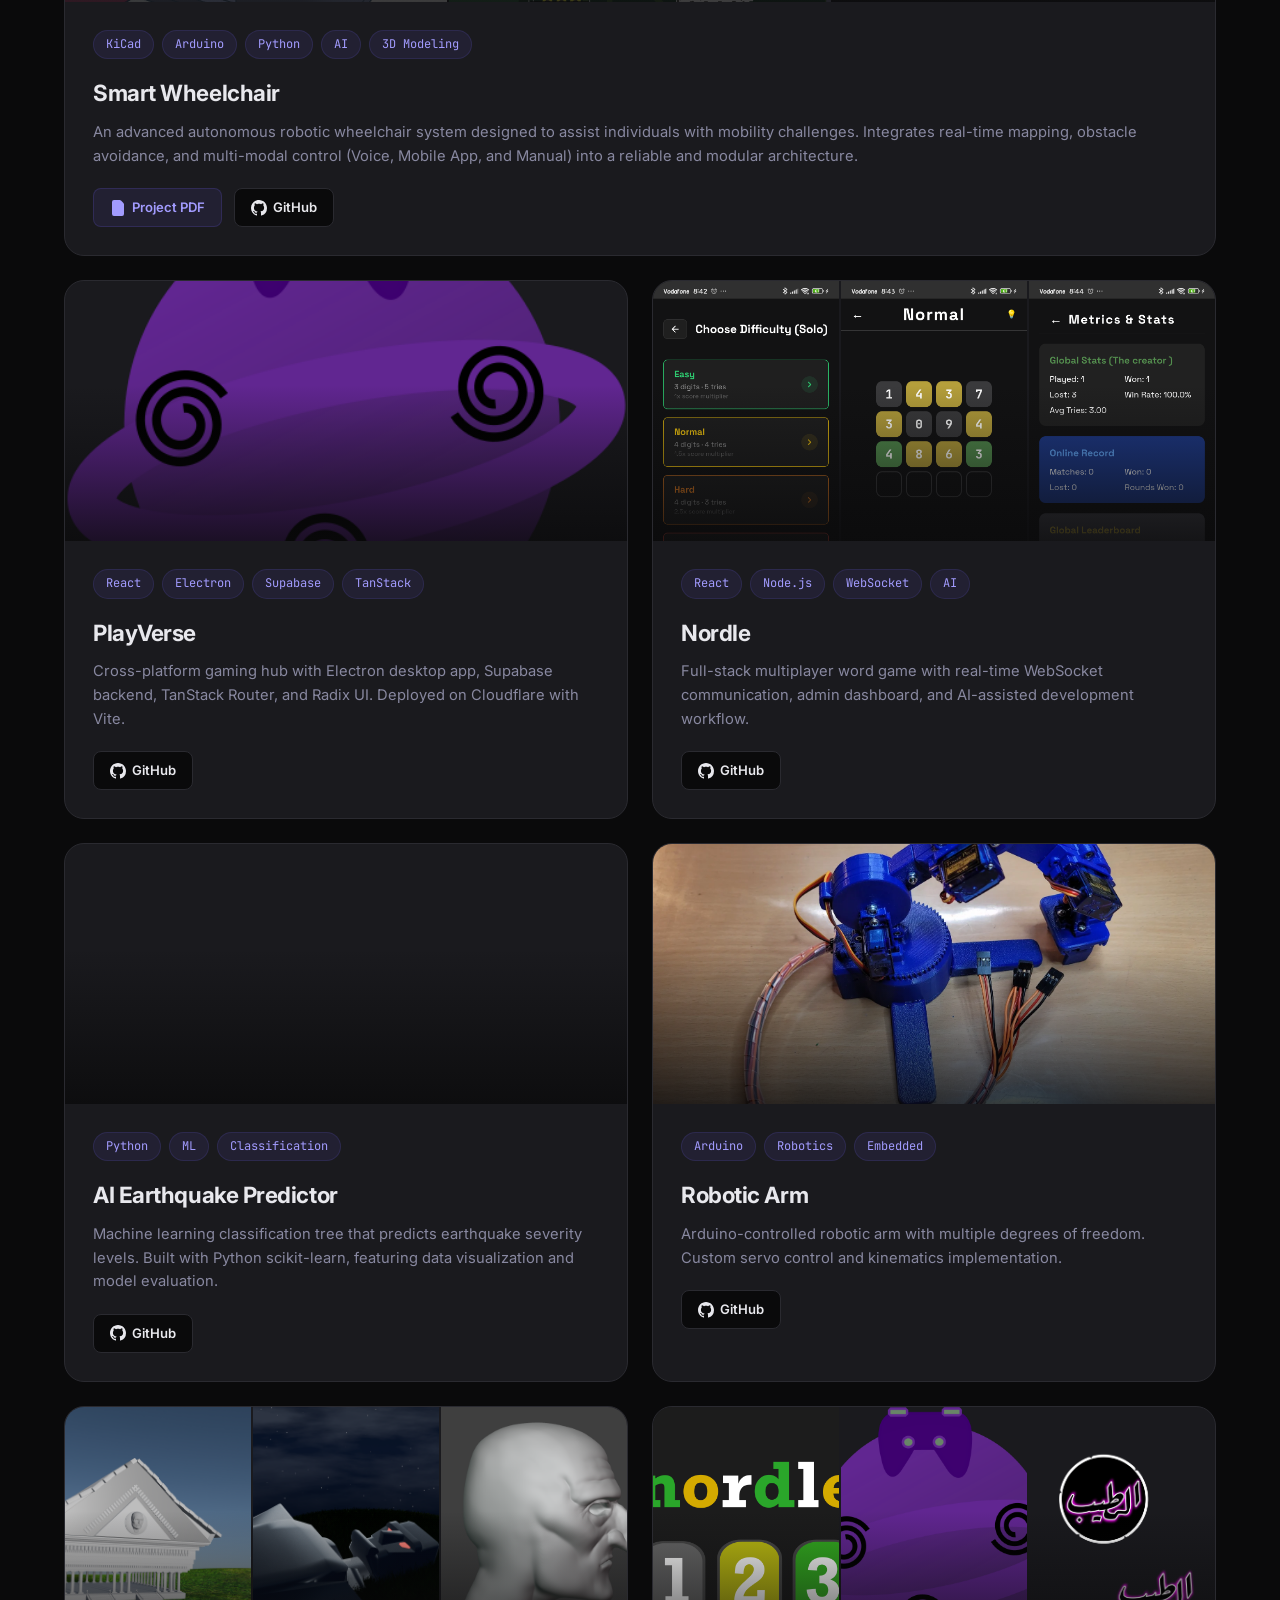
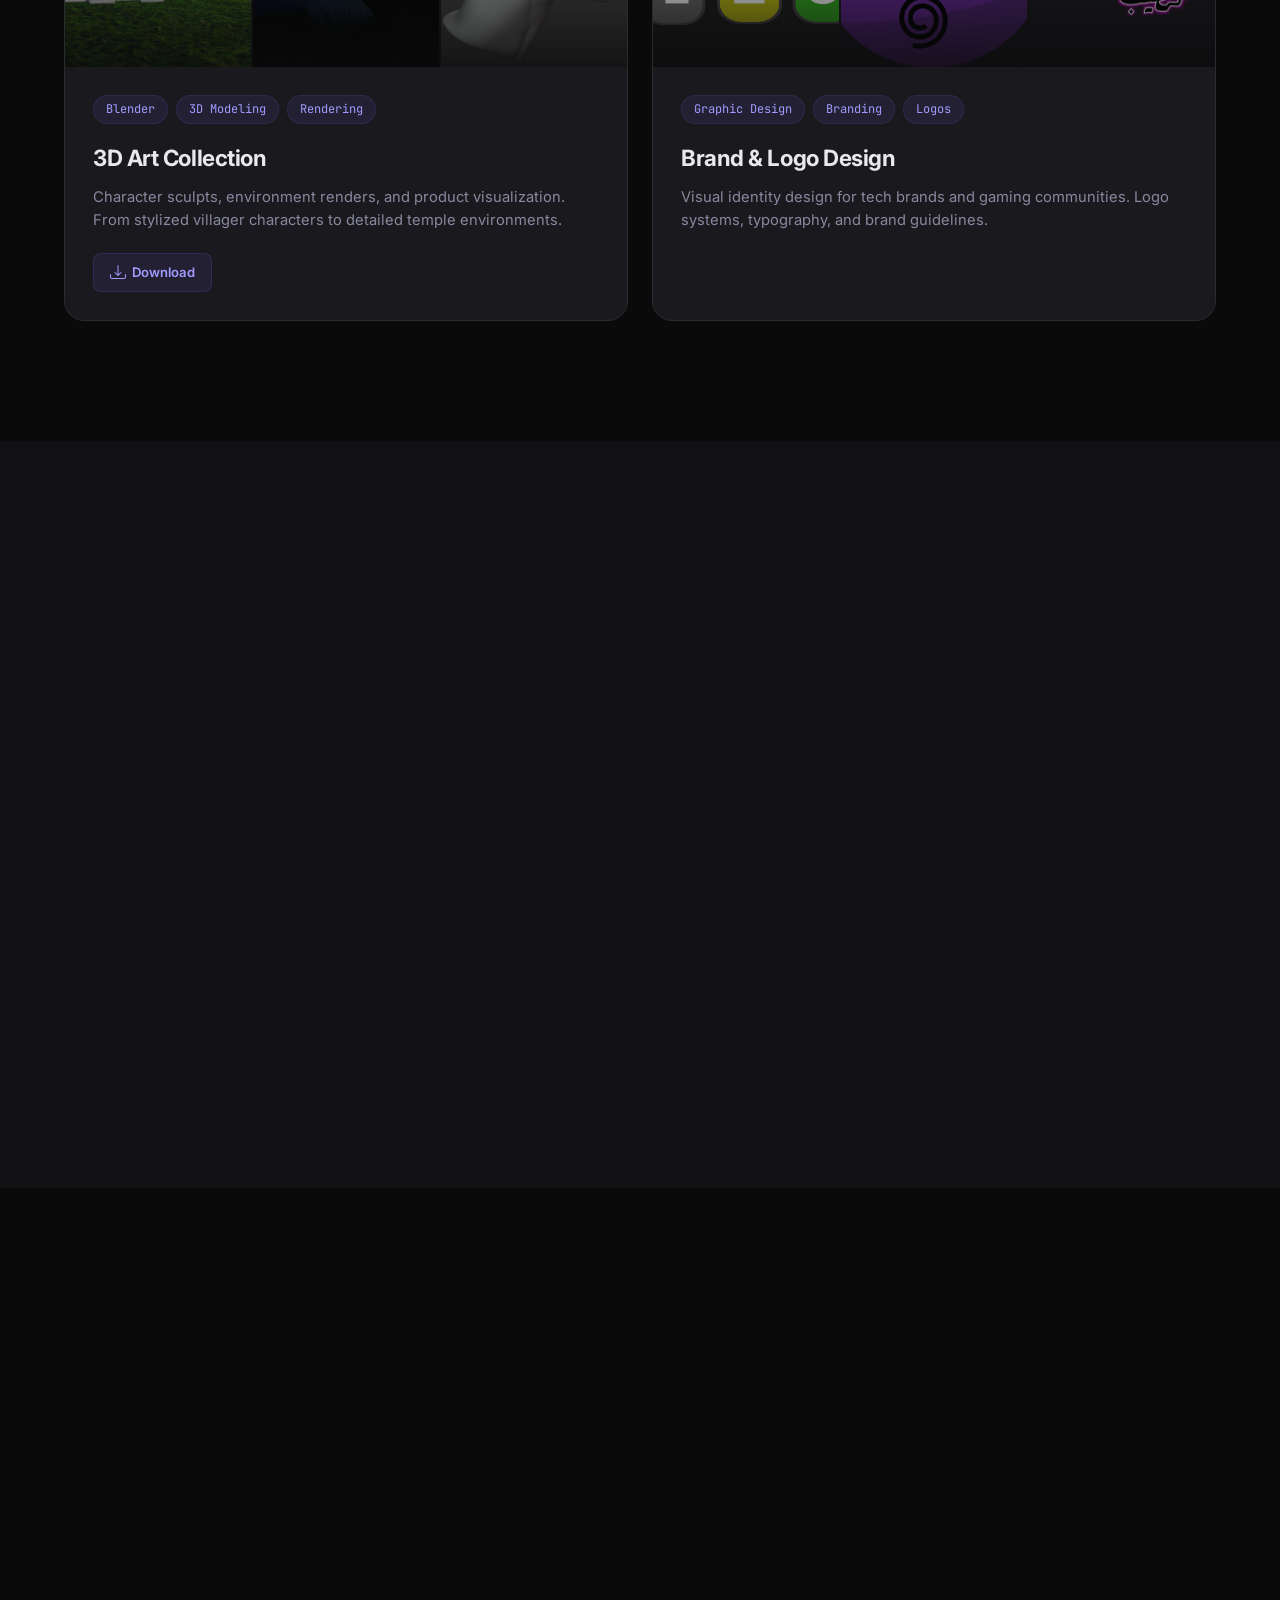
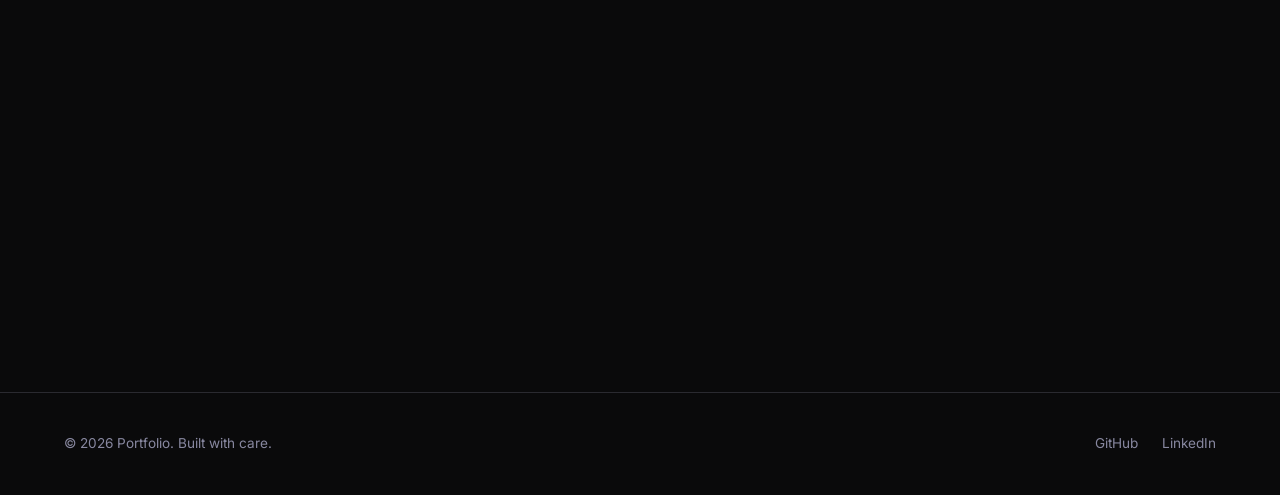
==== commit 9fd6a645: "Add Google Drive download link to 3D Art card" ====
--- a/index.html
+++ b/index.html
@@ -179,6 +179,12 @@
                         </div>
                         <h3 class="project-card__title">3D Art Collection</h3>
                         <p class="project-card__desc">Character sculpts, environment renders, and product visualization. From stylized villager characters to detailed temple environments.</p>
+                        <div class="project-card__actions">
+                            <a href="#" class="project-card__link project-card__link--download" data-action="download" target="_blank" rel="noopener">
+                                <svg width="16" height="16" viewBox="0 0 16 16" fill="currentColor"><path d="M.5 9.9a.5.5 0 01.5.5v2.5a1 1 0 001 1h12a1 1 0 001-1v-2.5a.5.5 0 011 0v2.5a2 2 0 01-2 2H2a2 2 0 01-2-2v-2.5a.5.5 0 01.5-.5z"/><path d="M7.646 11.854a.5.5 0 00.708 0l3-3a.5.5 0 00-.708-.708L8.5 10.293V1.5a.5.5 0 00-1 0v8.793L5.354 8.146a.5.5 0 10-.708.708l3 3z"/></svg>
+                                Download
+                            </a>
+                        </div>
                     </div>
                 </article>
 
--- a/assets/css/style.css
+++ b/assets/css/style.css
@@ -794,6 +794,39 @@
     text-align: center;
 }
 
+.project-detail__model {
+    width: 100%;
+    flex: 1;
+    min-height: 260px;
+    height: 260px;
+    background: var(--bg-alt);
+    display: block;
+}
+
+.project-detail__model[hidden] {
+    display: none;
+}
+
+.project-detail__toggle {
+    align-self: flex-start;
+    margin: 12px 14px 2px;
+    padding: 8px 16px;
+    font-family: var(--mono);
+    font-size: 0.78rem;
+    font-weight: 500;
+    color: var(--accent);
+    background: transparent;
+    border: 1px solid var(--accent);
+    border-radius: 999px;
+    cursor: pointer;
+    transition: background 0.2s ease, color 0.2s ease;
+}
+
+.project-detail__toggle:hover {
+    background: var(--accent);
+    color: var(--bg);
+}
+
 .project-detail__info p {
     color: var(--text-muted);
     margin-bottom: 18px;
